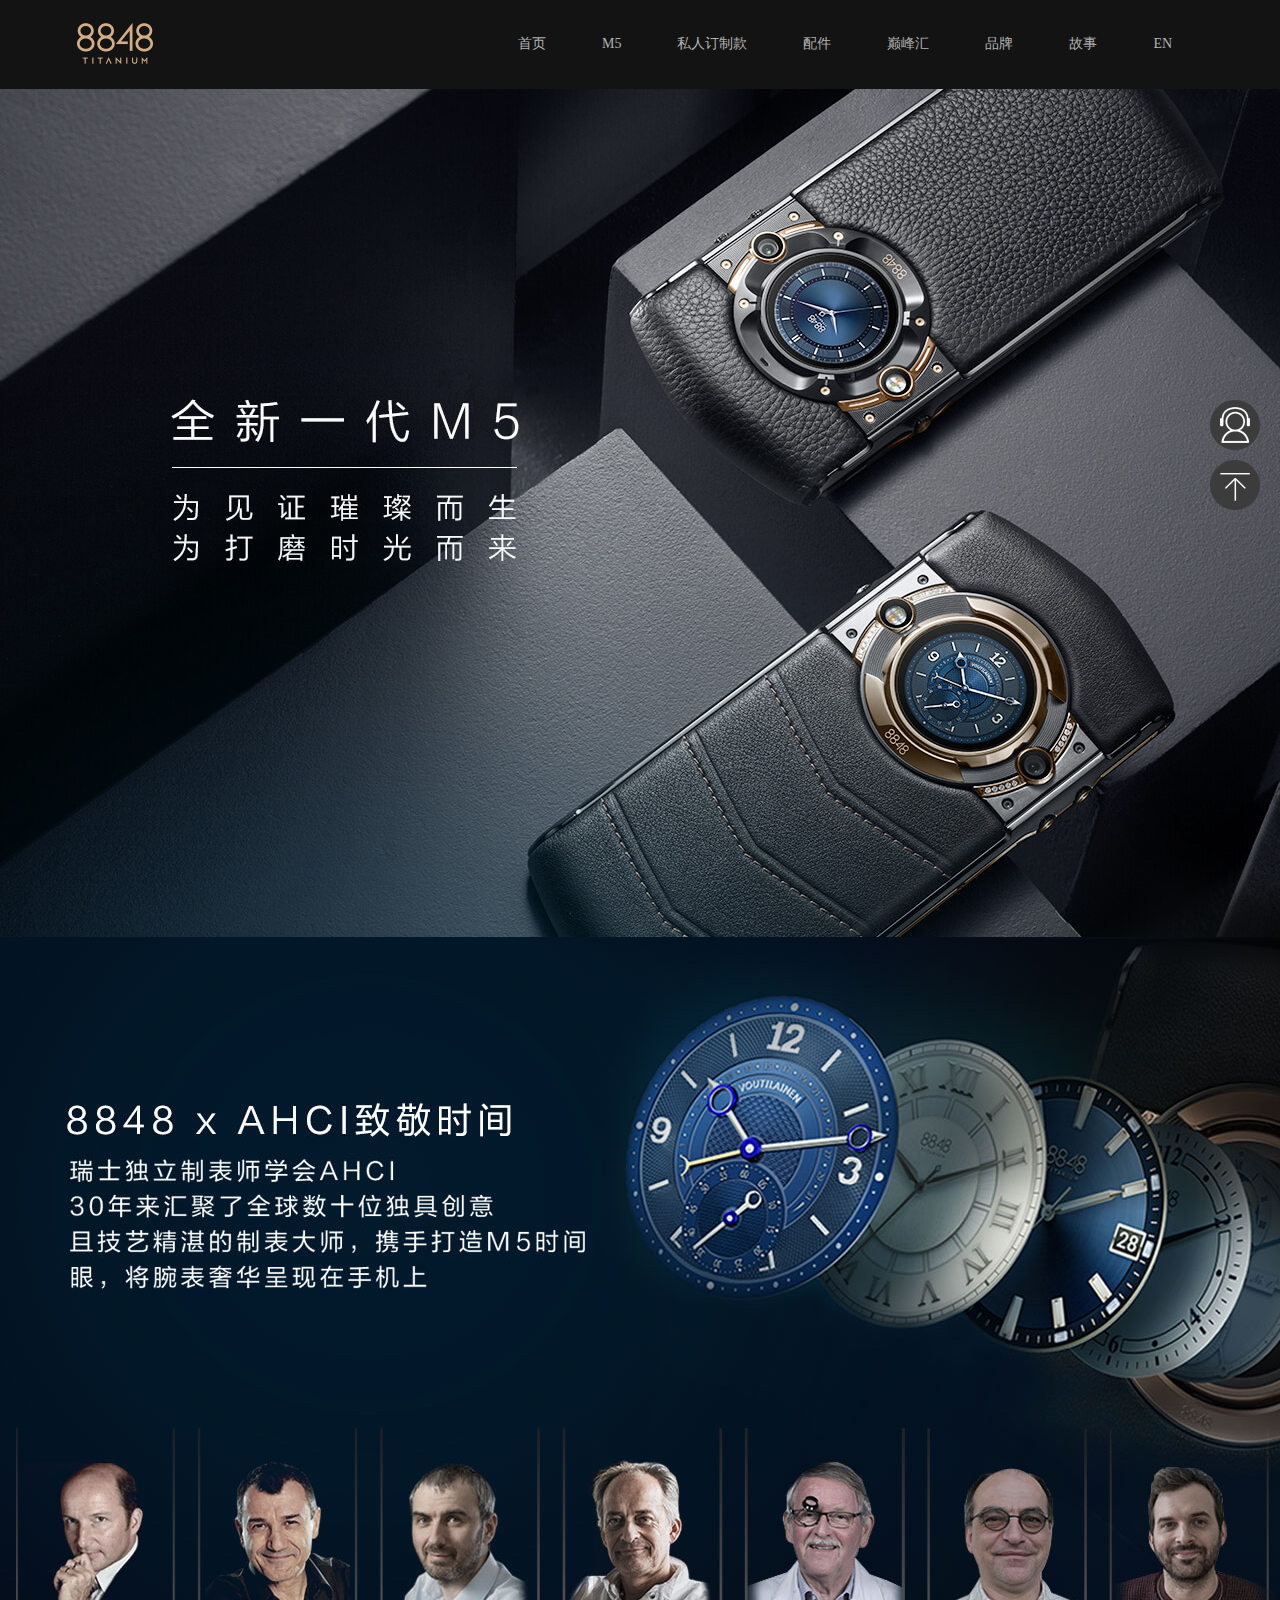
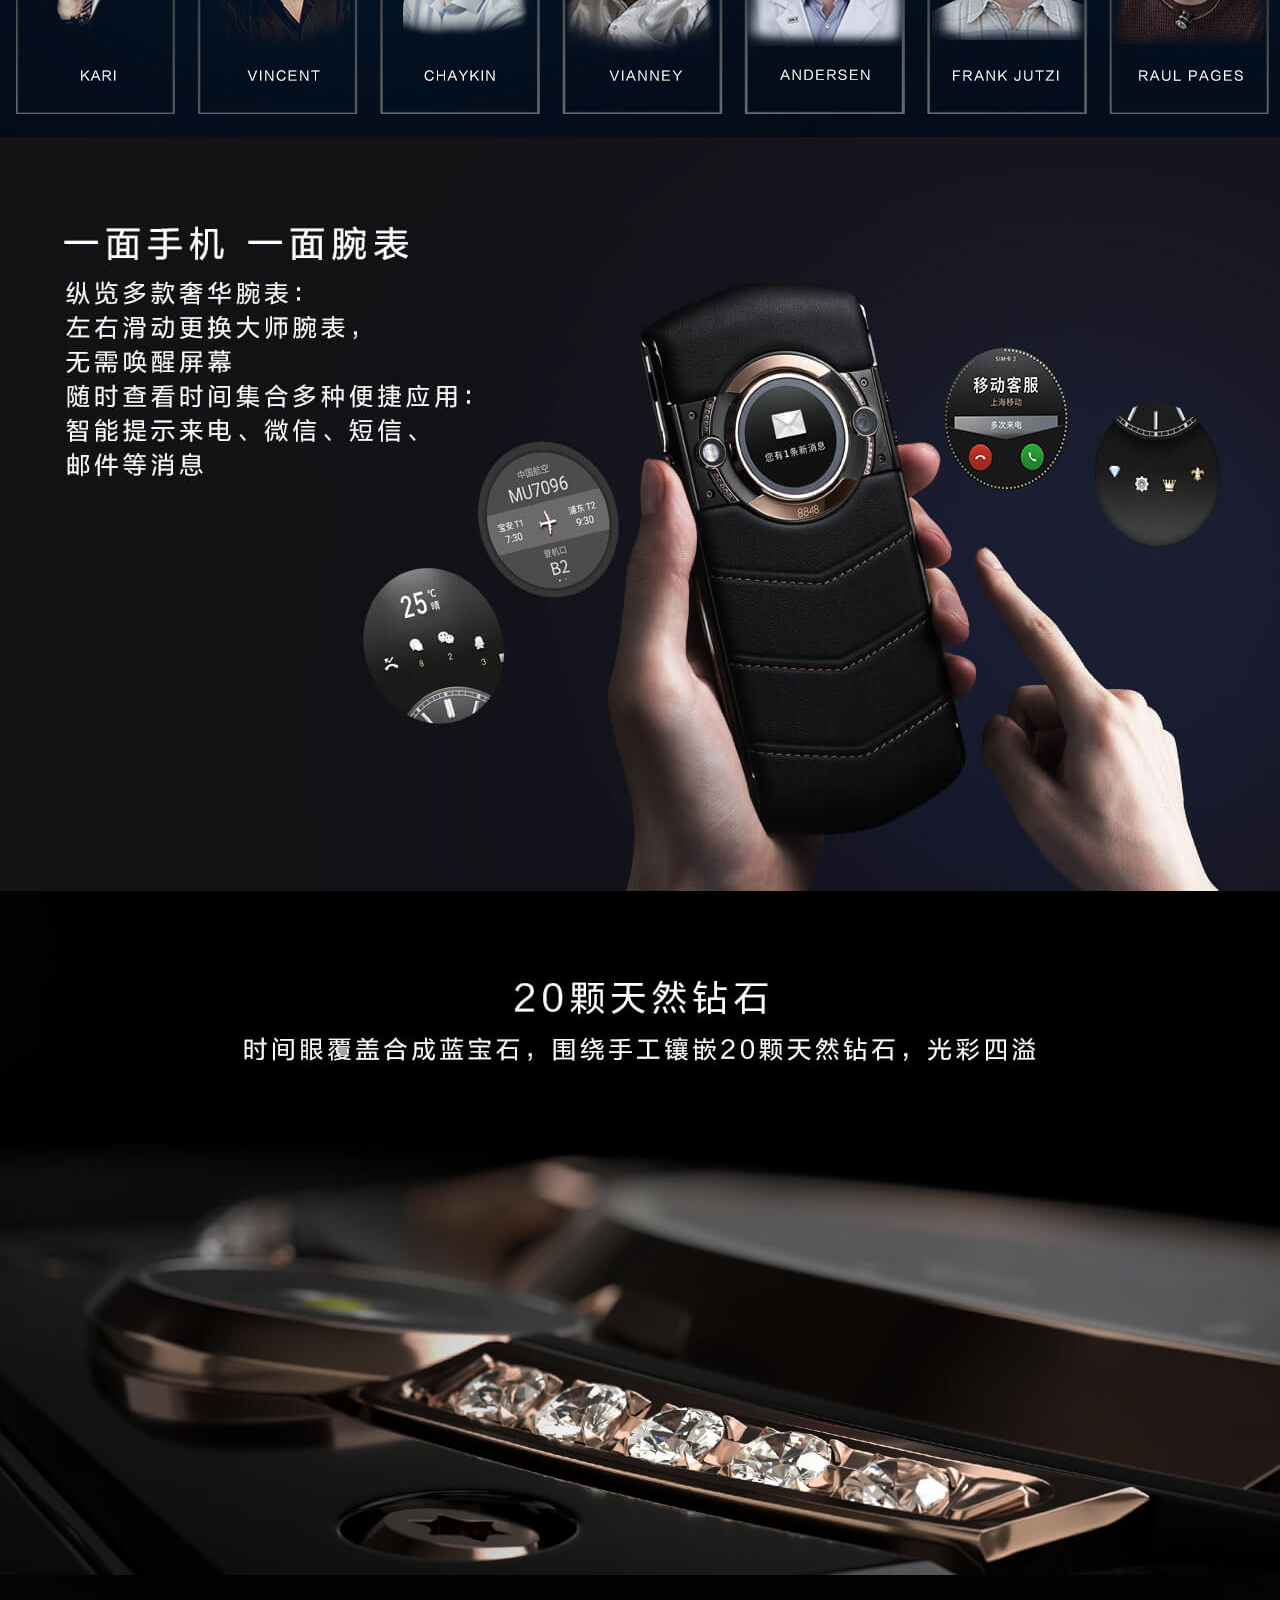
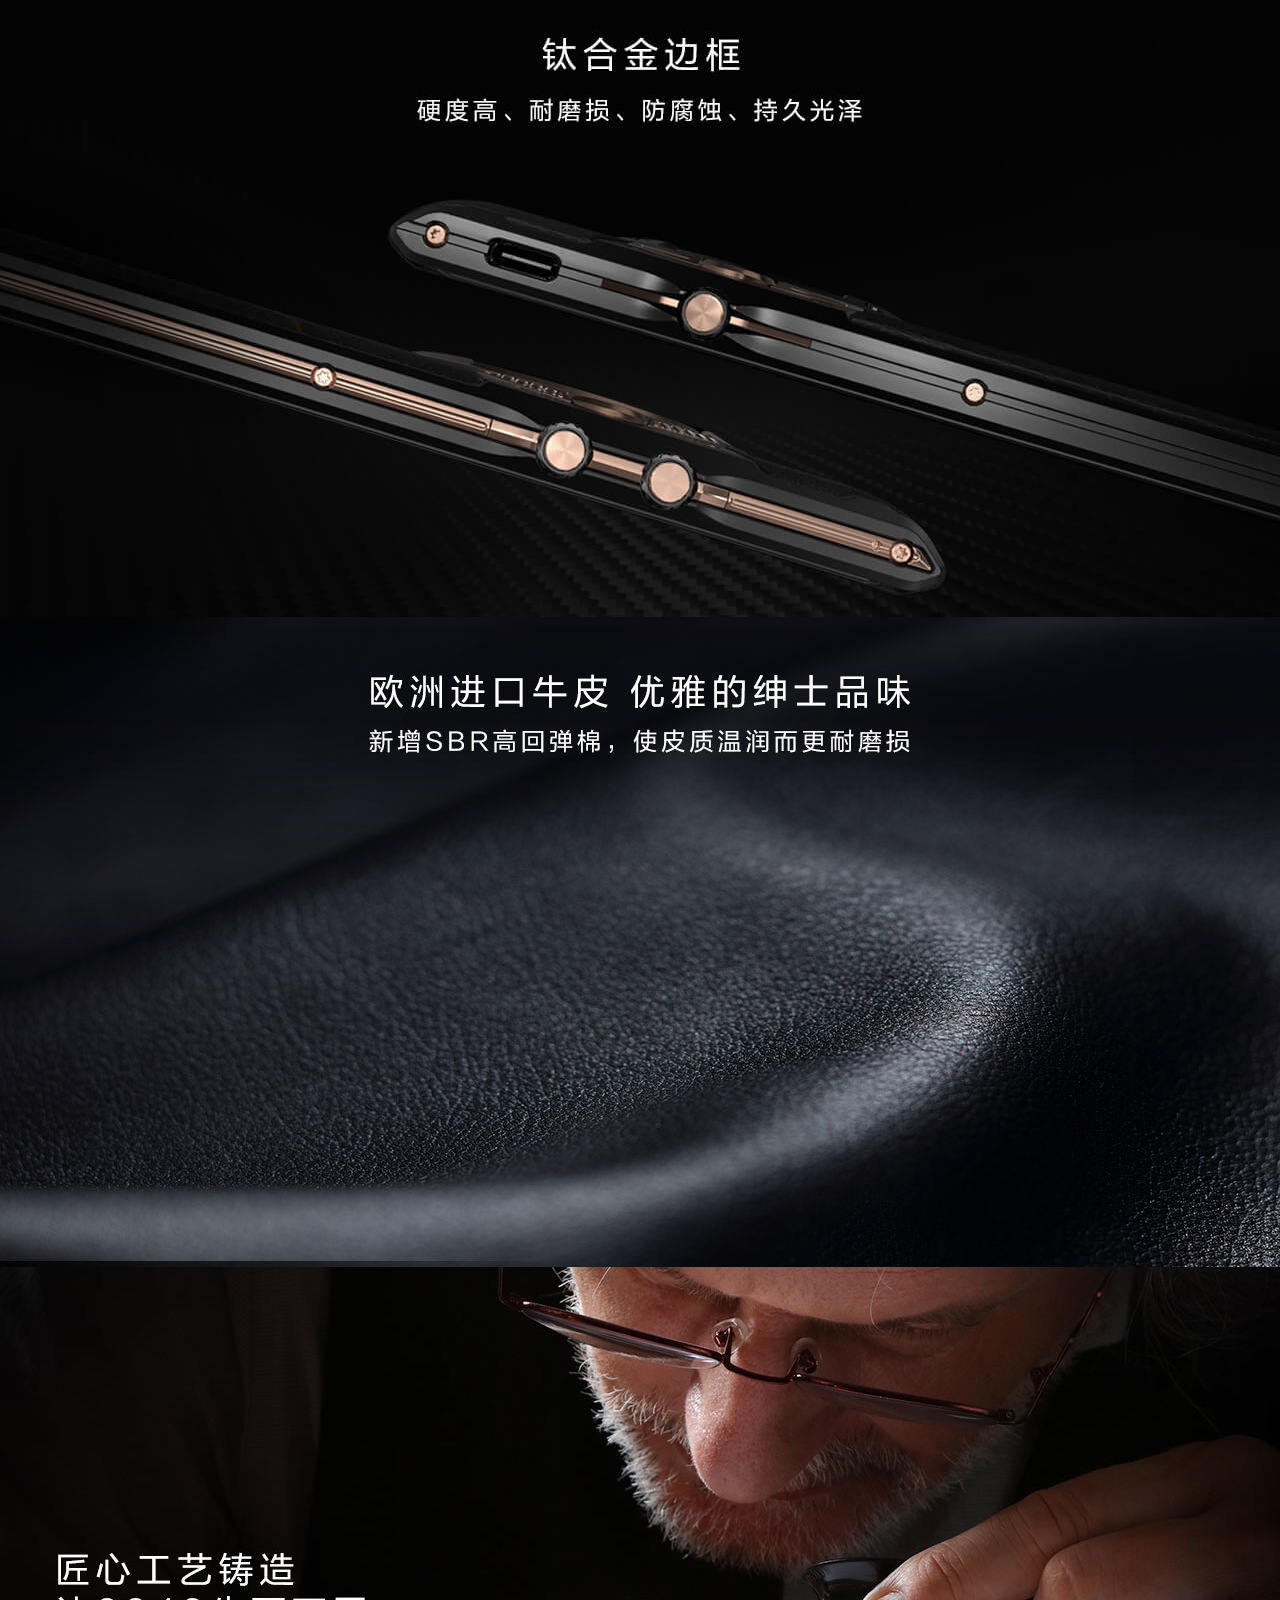
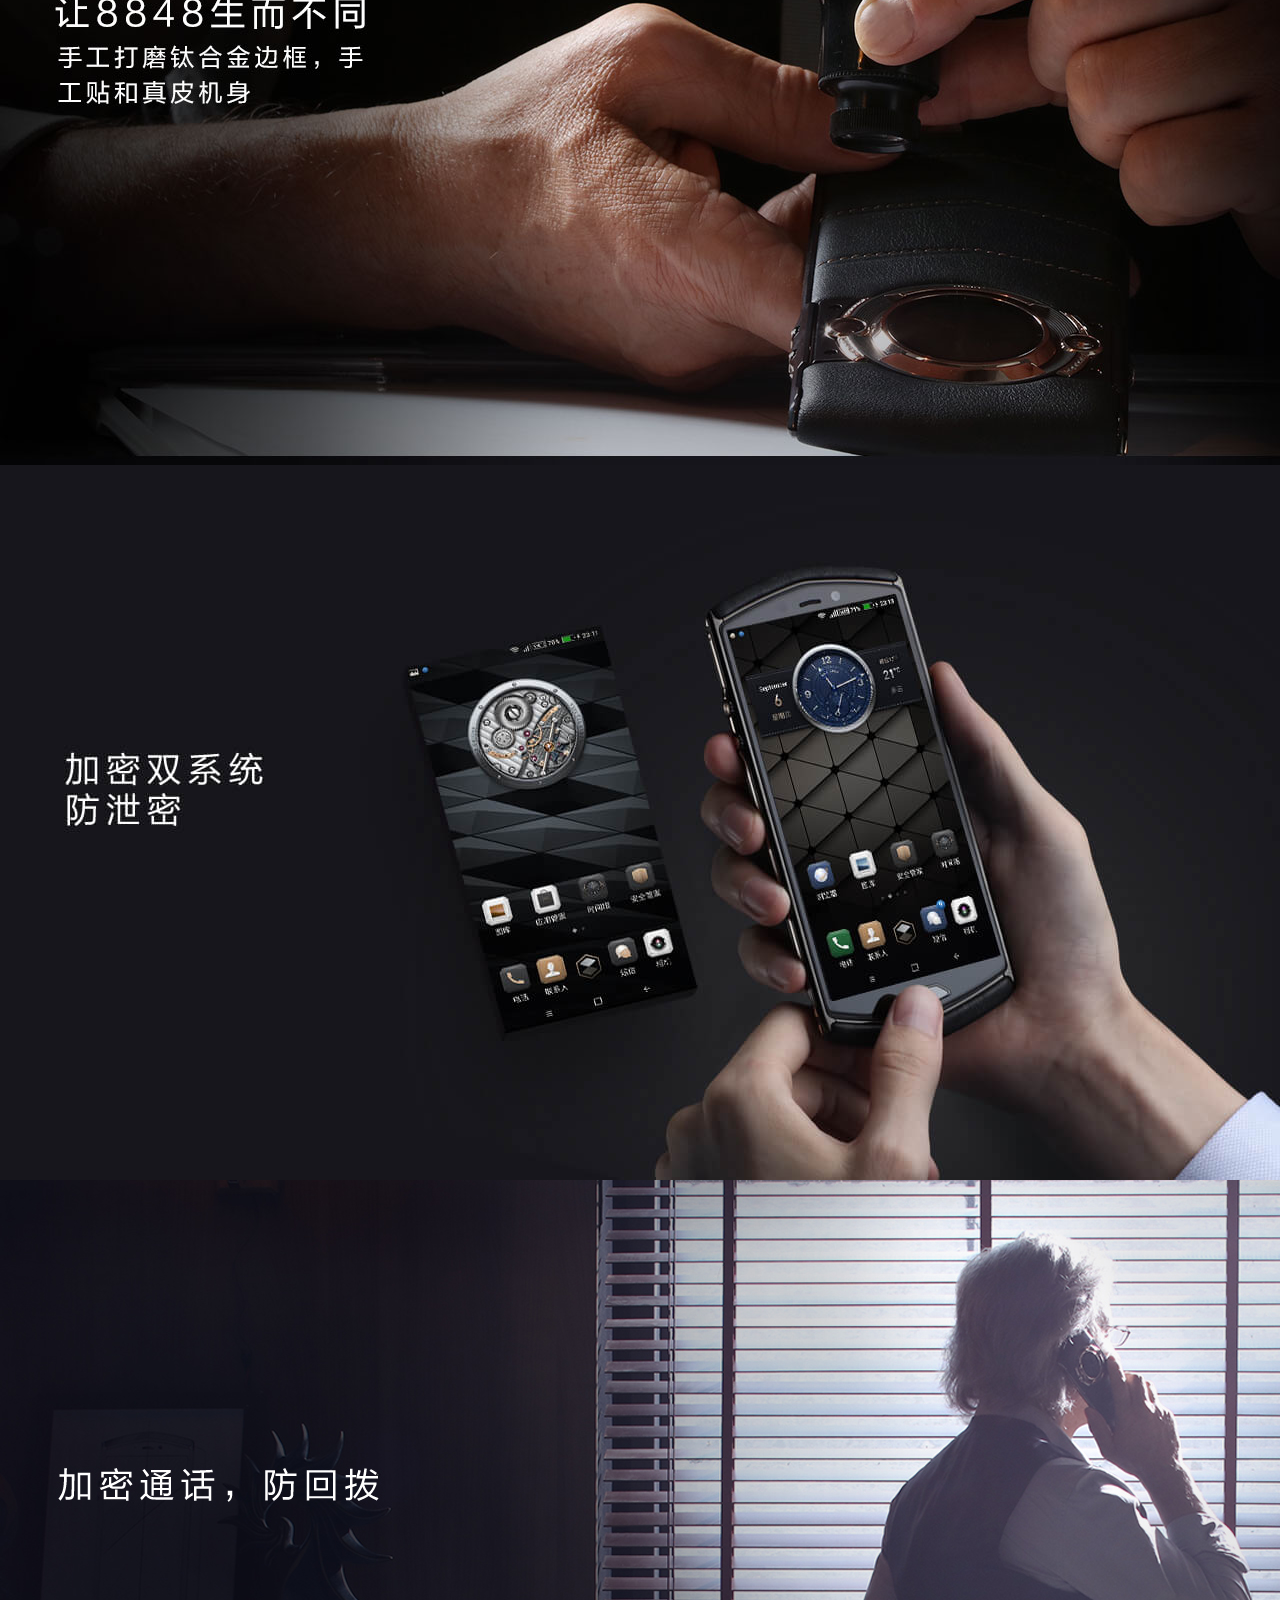
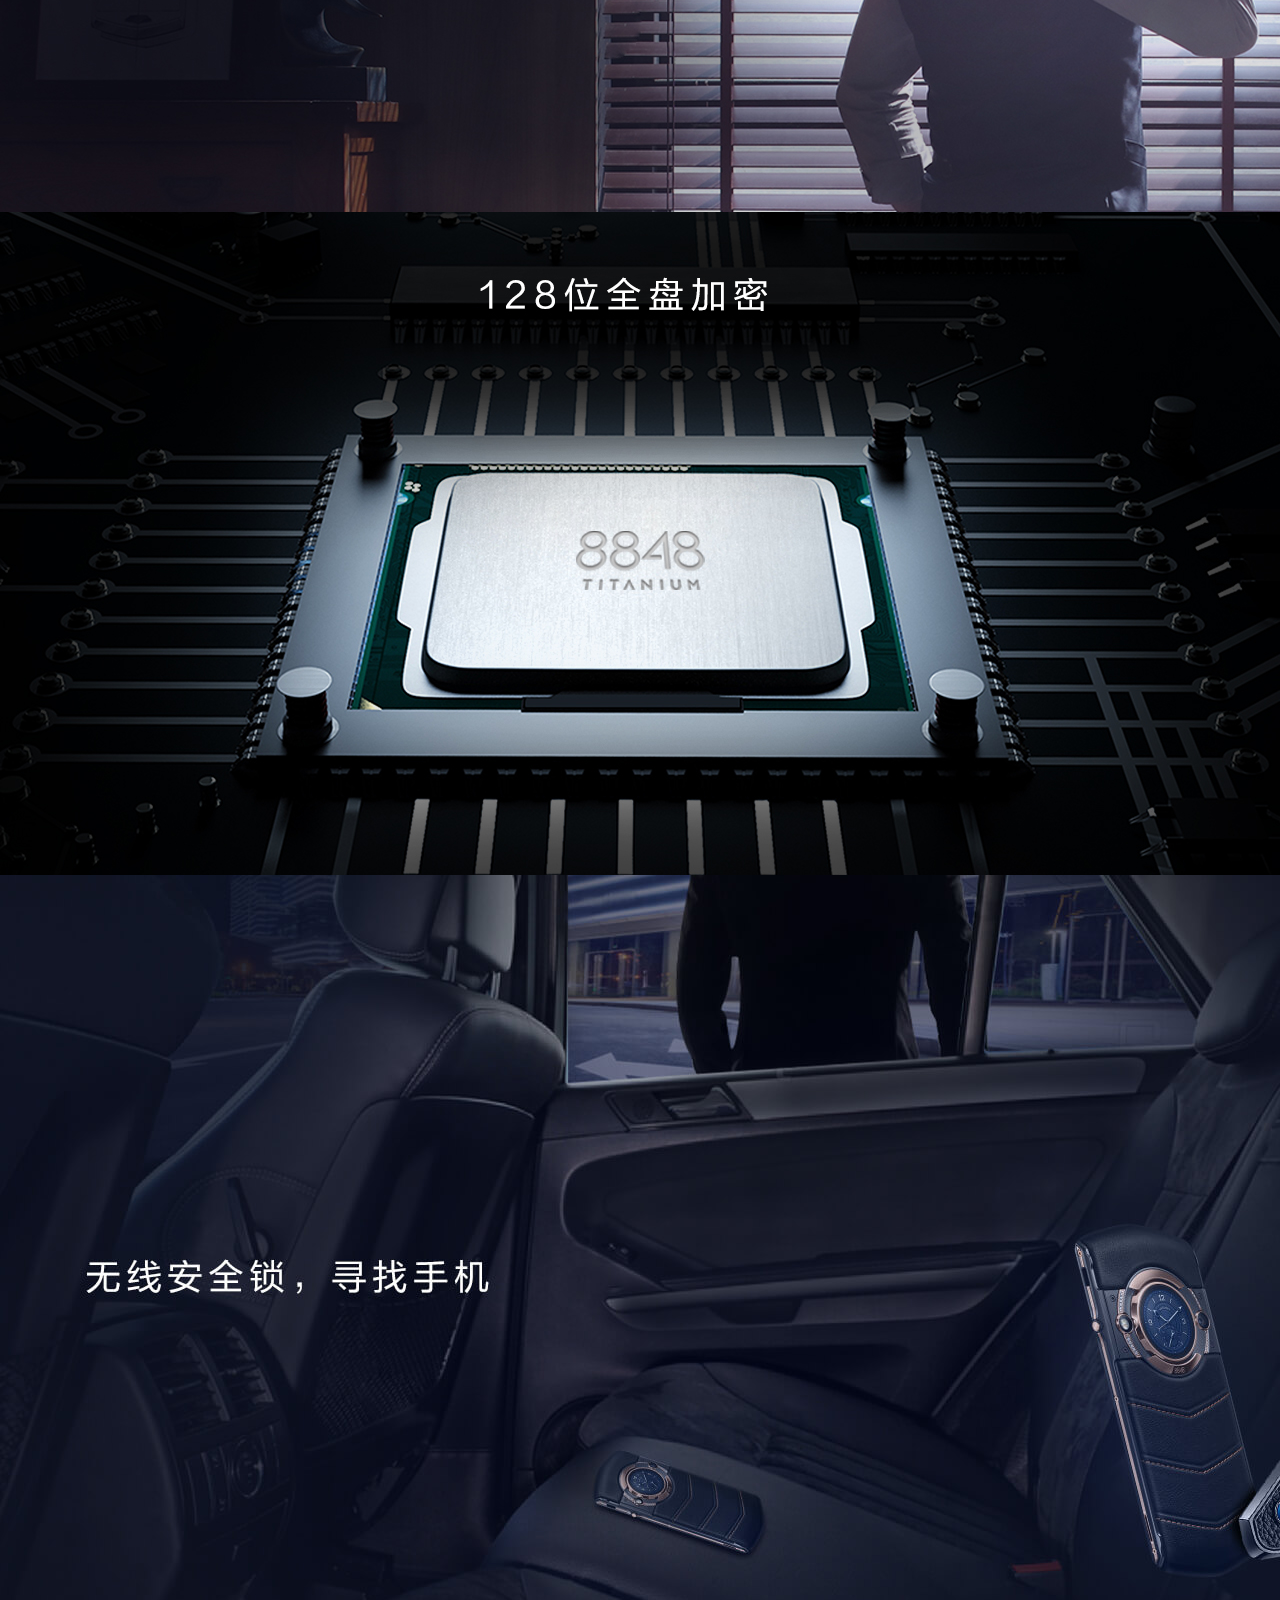
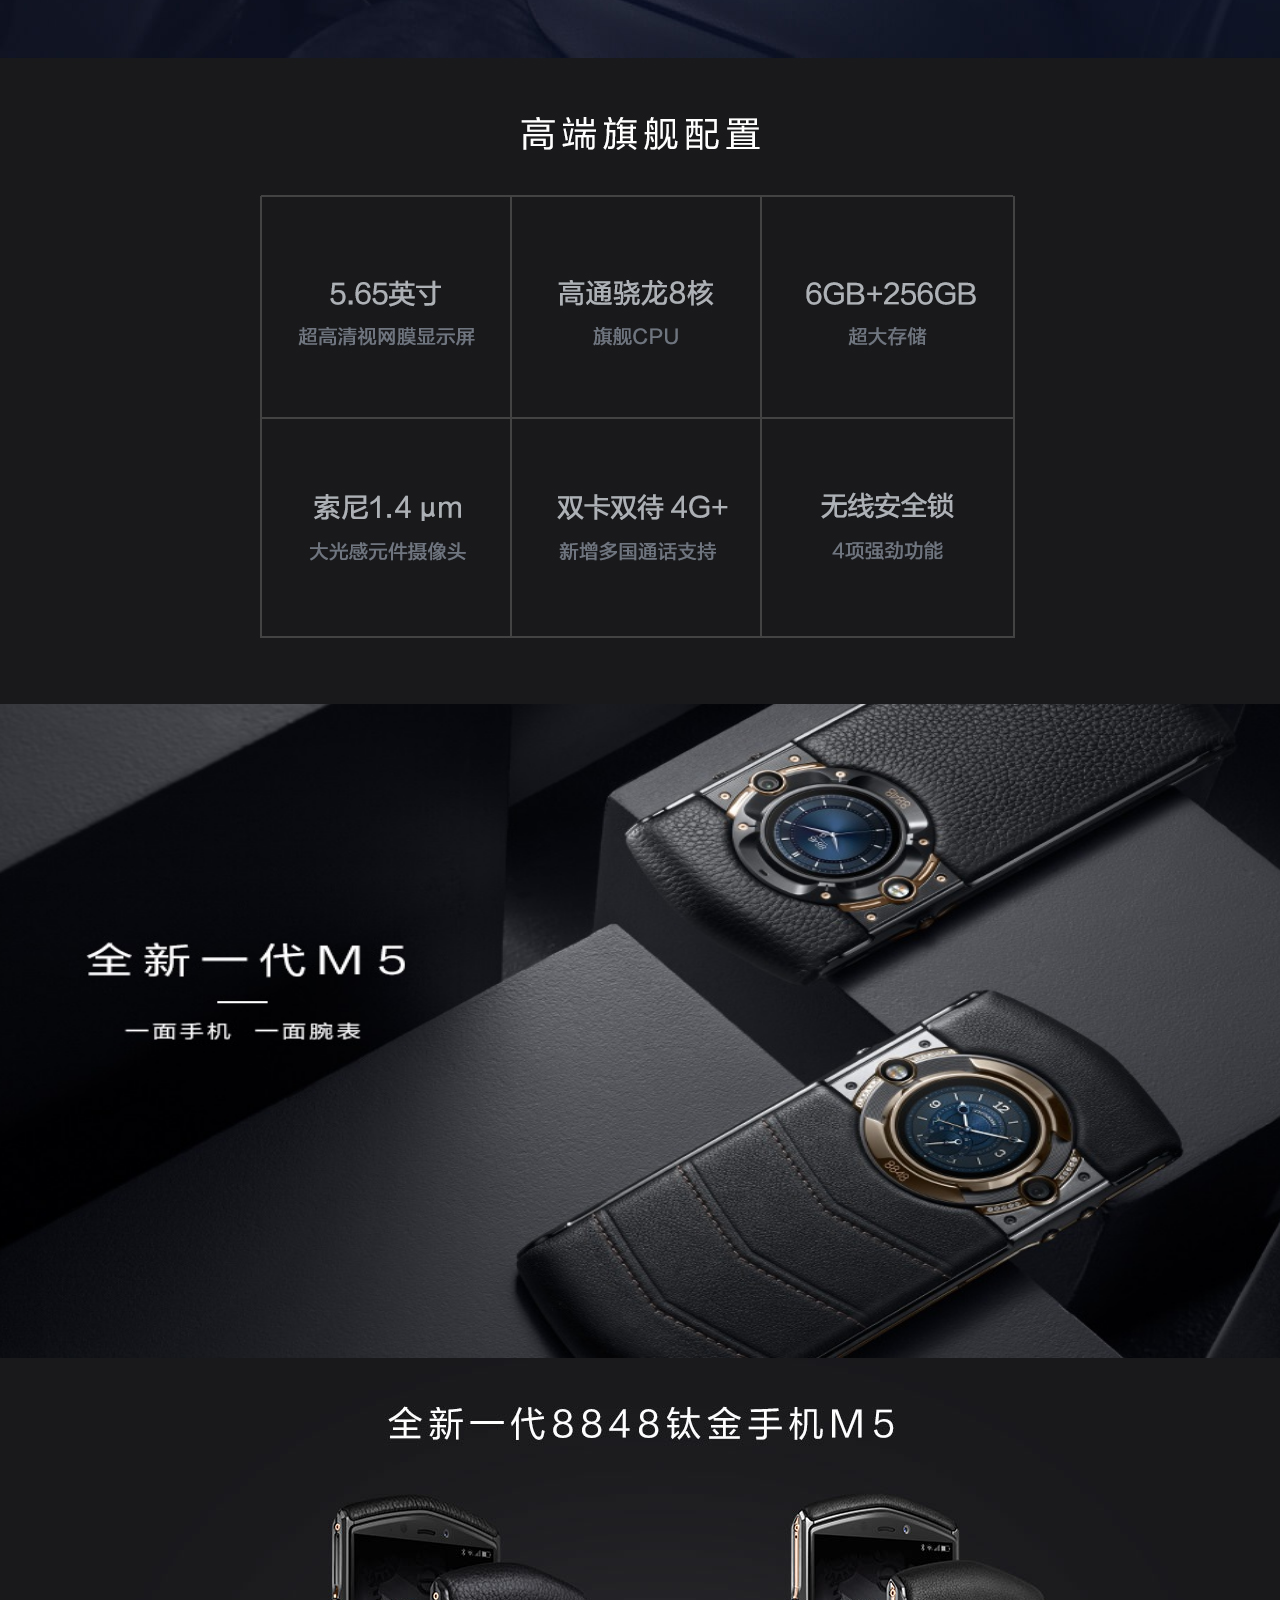
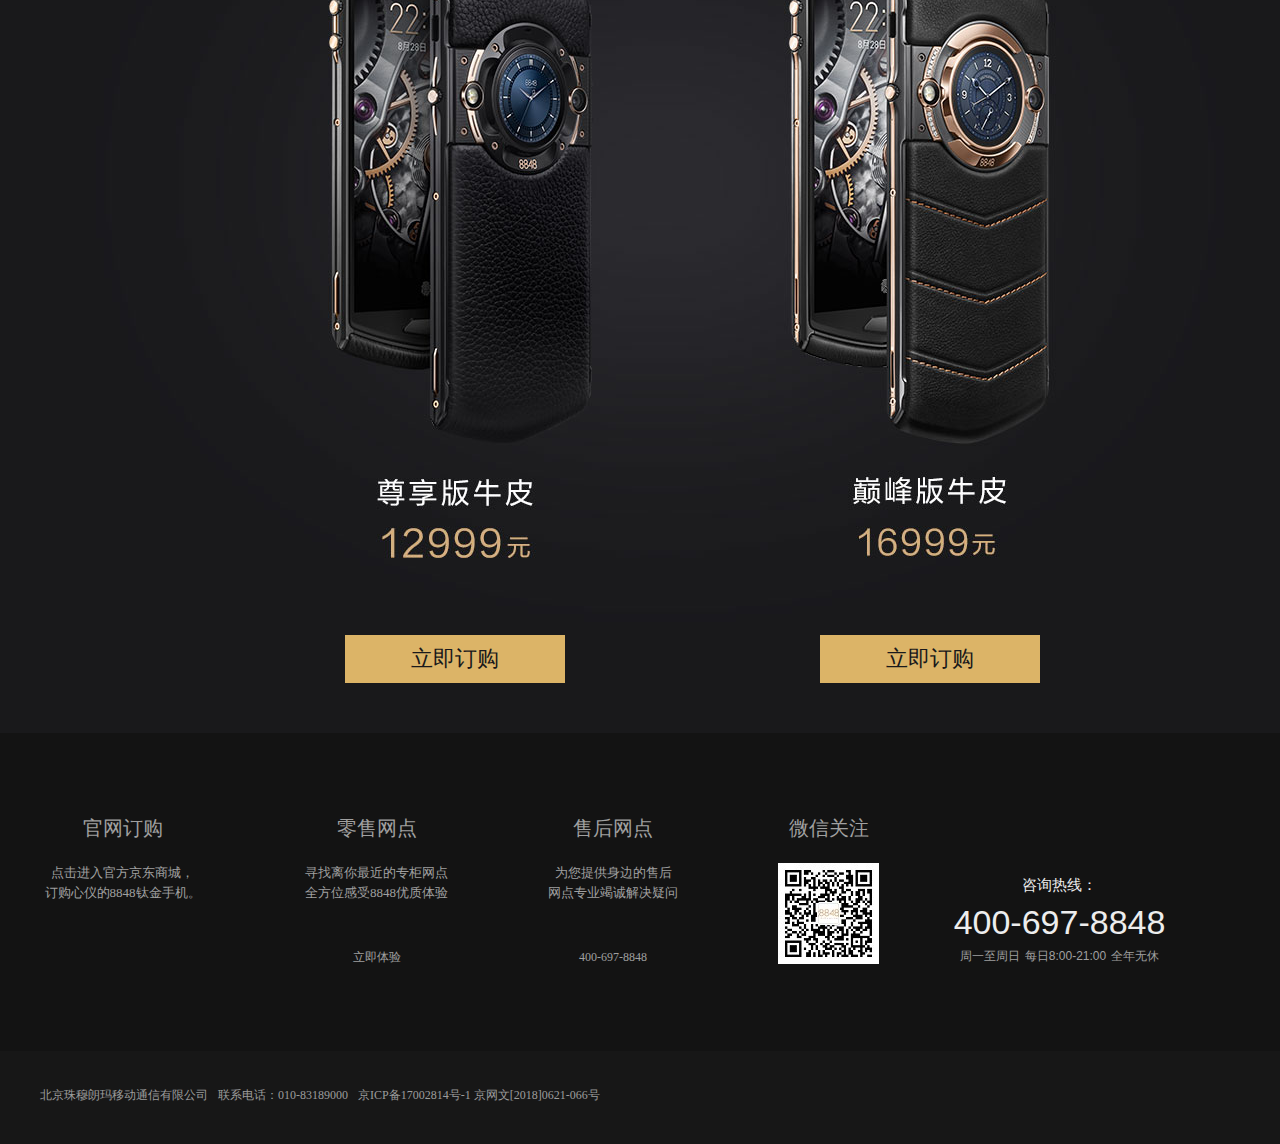
==== 8848phone/M5.html @ e0d73edc "Add files via upload" ====
<!DOCTYPE html>
<html>

	<head>
		<meta charset="utf-8" />
		<title>8848钛金手机</title>
		<link rel="shortcut icon" href="img/favicon.jpg" />
		<link rel="stylesheet" type="text/css" href="css/styleSheet.css" />
		<link rel="stylesheet" type="text/css" href="css/M5.css"/>
	</head>
	<script src="js/jquery-2.1.0.js" type="text/javascript" charset="utf-8"></script>
	<script src="js/javascript.js" type="text/javascript" charset="utf-8"></script>

	<body>
		<!--导航栏-->
		<div class="M-header">
			<div class="row clearfix">
				<!--Logo-->
				<a href="#" class="logo left"></a>
				<!--导航栏右侧-->
				<div class="nav left">
					<ul class="clearfix">
						<li>
							<a href="index.html">首页</a>
						</li>
						<li>
							<a href="#">M5</a>
						</li>
						<li>
							<a href="#">私人订制款</a>
						</li>
						<li>
							<a href="#">配件</a>
						</li>
						<li>
							<a href="#">巅峰汇</a>
						</li>
						<li>
							<a href="#">品牌</a>
						</li>
						<li>
							<a href="#">故事</a>
						</li>
						<li>
							<a href="#">EN</a>
						</li>
					</ul>
				</div>
			</div>
		</div>
		<div class="M5">
			<div class="p1"></div>
			<div class="p2"></div>
			<div class="p3"></div>
			<div class="p4"></div>
			<div class="p5"></div>
			<div class="p6"></div>
			<div class="p7"></div>
			<div class="p8"></div>
			<div class="p9"></div>
			<div class="p10"></div>
			<div class="p11"></div>
			<div class="p12"></div>
			<div class="p13">
				<div class="pic-wrapper" node-type="pic-container">
					<ul class="clearfix">
						<li class="picbox active"><img src="img/m5.jpg" width="1680" height="654" /></li>
						<li class="picbox"><img src="img/2.jpg" width="1680" height="654" /></li>
						<li class="picbox"><img src="img/3.jpg" width="1680" height="654" /></li>
						<li class="picbox"><img src="img/4.jpg" width="1680" height="654" /></li>
						<li class="picbox"><img src="img/5.jpg" width="1680" height="654" /></li>
						<li class="picbox"><img src="img/6.jpg" width="1680" height="654" /></li>
					</ul>
					
					<div node-type="pic-clear">
						<a href="javascript:;" class="prev"></a>
						<a href="javascript:;" class="next"></a>
					</div>
				</div>
				<div class="pic-nav" node-type="pic-nav">
					<a href="javascript:void(0);" class="active"></a>
					<a href="javascript:void(0);"></a>
					<a href="javascript:void(0);"></a>
					<a href="javascript:void(0);"></a>
					<a href="javascript:void(0);"></a>
					<a href="javascript:void(0);"></a>
				</div>
			</div>
			<div class="p14">
				<div class="content">
					<a href="https://item.jd.com/31287664019.html" target="_blank" class="buy-btn supreme">立即订购</a>
					<a href="https://item.jd.com/31460778982.html" target="_blank" class="buy-btn peak">立即订购</a>
				</div>
			</div>
		</div>

		<div class="M-footer">
			<div class="foot-nav">
				<div class="row clearfix">
					<ul class="clearfix left">
						<li class="first-child">
							<a href="https://mall.jd.com/index-158027.html" target="_blank" >
								<div class="title">官网订购</div>
								<div class="content">
									<div class="description">点击进入官方京东商城，<br />订购心仪的8848钛金手机。</div>
								</div>
							</a>
						</li>
						<li>
							<a href="/m3/shop">
								<div class="title">零售网点</div>
								<div class="description">寻找离你最近的专柜网点<br />全方位感受8848优质体验</div>
								<div class="btn inline-block">立即体验</div>
							</a>
						</li>
						<li>
							<a href="/m3/outlets">
								<div class="title">售后网点</div>
								<div class="description">为您提供身边的售后<br />网点专业竭诚解决疑问</div>
								<div class="btn inline-block">400-697-8848</div>
							</a>
						</li>
						<!--<li>
					<a href="javascript:void(0);" class="join">
						<div class="title">区域招商</div>
						<div class="description">现诚招全国商场及通讯<br />合作伙伴，开启8848财富之旅</div>
						<div class="btn inline-block">400-168-8848</div>
					</a>
				</li>-->
						<li style="margin-right:0;">
							<a href="javascript:void(0);">
								<div class="title">微信关注</div>
								<div class="description"><img src="img/qrcode.jpg" /></div>
							</a>
						</li>
					</ul>
					<div class="hotline right">
						<label>咨询热线：</label>400-697-8848
						<p>周一至周日<span>每日8:00-21:00</span>全年无休</p>
					</div>
				</div>
			</div>
			<div class="copyright">
				<div class="row clearfix">
					<div class="left">北京珠穆朗玛移动通信有限公司<span>联系电话：010-83189000</span>京ICP备17002814号-1 京网文[2018]0621-066号</div>
				</div>
			</div>
		</div>
		<!-- Footer End -->
		<div class="tools-bar clearfix">
			<div class="nav">
				<a href="javascript:void(0);" class="customer"></a>
				<a href="javascript:void(0);" class="gotop"></a>
			</div>
			<div class="nav-content">
				<div class="customer-qrcode"><img src="img/customer_qrcode.png" /></div>
			</div>
		</div>

	</body>

</html>
---- 8848phone/css/styleSheet.css ----
html, body, div, span, applet, object, iframe,
	h1, h2, h3, h4, h5, h6, p, blockquote, pre,
	a, abbr, acronym, address, big, cite, code,
	del, dfn, em, img, ins, kbd, q, s, samp,
	small, strike, strong, tt, var,
	b, u, i, center,dl, dt, dd, ol, ul, li,
	fieldset, form, label, legend,
	table, caption, tbody, tfoot, thead, tr, th, td,
	article, aside, canvas, details, embed, 
	figure, figcaption, footer, header, hgroup, 
	menu, nav, output, ruby, section, summary,
	time, mark, audio, video 
	{
		margin: 0 auto;
		padding: 0;
		border: 0;
		font-size: 100%;
		font: inherit;
		vertical-align: baseline;
		text-decoration: none;
	}
	body {
	    background: #000000;
	    position: relative;
	    width: 100%;
	    height: 100%;
	    min-width: 1200px;
	    font-family: 'Microsoft Yahei';
	    font-size: 12px;
	    line-height: 1.5em;
	    color: #333333;
	}
	.all{
		width: 100%;
		height: 100%;
	}
	.M-header{
		background-color: #131313;
		position: relative;
		width: 100%;
		height: 89px;
		z-index: 200;
		text-align:center;
	}
	.M-header .logo{
		background: url(../img/logo.png) no-repeat;
	    width: 150px;
	    height: 89px;
	    text-indent: -9999em;
	    outline: 0;
	    display: block;
	}
	.M-header .nav ul li a {
	    padding: 0 8px;
	    height: 52px;
	    border-bottom: 2px #131313 solid;
	    text-align: center;
	    font-size: 14px;
	    color: #B2B2B2;
	    display: block;
	    float: right;
    }
    .clearfix{
		display: inline-table;
    }
    .left{
    	float: left;
    }
    .row {
    	width: 1200px;
	    position: relative;
	}
    ul {
    	display: none;
    	list-style: none;
    }
	
	.M-header .nav ul li {
	    padding-top: 35px;
	    height: 54px;
	    margin: 0 20px;
	    float: left;
	}
	.M-header .nav {
	    margin-left: 300px;
	}
	.M-home {
	    margin-bottom: 100px;
	}
	.container, .row {
	    position: relative;
	    margin: 0 auto;
	    width: 1200px;
	}
	.video-module {
	    width: 100%;
	    height: 674px;
	}
	.video-module .video-body .pic-wrapper {
	    position: relative;
	    width: 100%;
	    height: 612px;
	}
	.video-module .video-body .pic-wrapper .picbox {
	    position: absolute;
	    width: 100%;
	    height: 612px;
	    left: 0;
	    top: 0;
	    overflow: hidden;
	    display: block;
    }
    .video-module .video-body .pic-wrapper .picbox .video {
	    position: absolute;
	    width: 1200px;
	    height: 675px;
	    top: -32px;
	    left: 0;
    }
    .video-module .video-body .pic-wrapper .picbox .text {
	    position: absolute;
	    width: 1200px;
	    height: 612px;
	    left: 0;
	    top: 0;
	    z-index: 100;
	}
	img {
	    max-width: 100%;
	}
	.video-module .video-body .pic-wrapper .picbox .text .btn {
	    position: absolute;
	    width: 100%;
	    height: 37px;
	    top: 430px;
	    left: 0;
	    text-align: center;
	}
	.video-module .video-body .pic-wrapper .picbox .text .btn a {
	    min-width: 160px;
	    font-family: 宋体;
	    font-size: 14px;
	    color: rgb(255, 255, 255);
	    line-height: 35px;
	    margin: 0px 5px;
	    padding: 0px 10px;
	    border-width: 1px;
	    border-style: solid;
	    border-color: rgb(255, 255, 255);
	    border-image: initial;
	}
	.video-module .video-body .pic-wrapper .picbox .text .btn a {
	    min-width: 160px;
	    font-family: 宋体;
	    font-size: 14px;
	    color: rgb(255, 255, 255);
	    line-height: 35px;
	    margin: 0px 5px;
	    padding: 0px 10px;
	    border-width: 1px;
	    border-style: solid;
	    border-color: rgb(255, 255, 255);
	    border-image: initial;
	}
	.inline-block {
	    display: inline-block;
	    display: inline;
	    zoom: 1;
	}
	.ellipsis {
		text-overflow: ellipsis; 
		overflow: hidden; 
		white-space: nowrap;
	}	
	.M-home {
		margin-bottom: 100px;
	}
	.video-module {
		width: 100%;
		height: 674px;
	}
	.video-module .video-body .pic-wrapper {
		position: relative;
		width: 100%;
		height: 612px;
	}
	.video-module .video-body .pic-wrapper .picbox {
		position: absolute;
		width: 100%;
		height: 612px;
		left: 0;
		top: 0;
		overflow: hidden;
		display: none;
	}
	.video-module .video-body .pic-wrapper .picbox .video {
		position: absolute;
		width: 1200px;
		height: 675px;
		top: -32px;
		left: 0;
	}
	.video-module .video-body .pic-wrapper .picbox.active {
		display: block;
	}
	.video-module .video-body .pic-wrapper .picbox .text {
		position: absolute;
		width: 1200px;
		height: 612px;
		left: 0;
		top: 0;
		z-index: 100;
	}
	.video-module .video-body .pic-wrapper .picbox .text .btn {
		position: absolute;
		width: 100%;
		height: 37px;
		top: 430px;
		left: 0;
		text-align: center;
	}
	.video-module .video-body .pic-wrapper .picbox .text .btn a {
		margin: 0 5px;
		padding: 0 10px;
		min-width: 160px;
		font-family: '宋体';
		font-size: 14px;
		color: #FFFFFF;
		line-height: 35px;
		border: 1px #FFFFFF solid;
		display: inline-block
	}
	.video-module .video-body .pic-wrapper .picbox .text .btn a:hover {
		background-color: rgba(0,0,0,0.5);
		background-color: #000000\9;
		border: 1px transparent solid;
	}
	.video-module .video-nav {
		background-color: #131313;
		width: 100%;
		height: 62px;
	}
	.video-module .video-nav ul {
		margin: 0 auto;
		width: 1199px;
		border-right: 1px #B2B2B2 dotted;
	}
	.video-module .video-nav ul li {
		width: 196px;
		height: 62px;
		border-left: 1px #B2B2B2 dotted;
		text-align: center;
		color: #B2B2B2;
		float: left;
		cursor: pointer;
	}
	.video-module .video-nav ul li .en-text {
		font-size: 14px;
		line-height: 62px;
	}
	.video-module .video-nav ul li .cn {
		padding-top: 14px;
		font-size: 16px;
		line-height: 24px;
	}
	.video-module .video-nav ul li .en {
		font-size: 10px;
	}
	.video-module .video-nav ul li.active {
		background-color: #959494;
		color: #000000;
	}
	.feature-content ul {
		margin: 60px 90px;
		width: 1020px;
	}
	.feature-content ul li {
		position: relative;
		margin: 0 10px;
		width: 320px;
		height: 206px;
		float: left;
	}
	.feature-content ul li a {
		color: #B2B2B2;
		display: block;
	}
	.feature-content ul li .icon,
	.feature-content ul li .icon img {
		width: 320px;
		height: 206px;
	}
	.feature-content ul li a:hover {
		color: #FFFFFF;
	}
	.feature-content ul li a:hover .gray {
		display: none;
	}
	.feature-content ul li .gray {
		background-color: #000000;
		position: absolute;
		width: 320px;
		height: 206px;
		left: 0;
		top: 0;
		opacity: 0.5;
		filter: alpha(opacity=50);
	}
	.feature-content ul li .content {
		position: absolute;
		padding-top: 85px;
		width: 320px;
		height: 30px;
		left: 0;
		top: 0;
		text-align: center;
		overflow: hidden;
	}
	.feature-content ul li .content h2 {
		font-size: 18px;
		line-height: 30px;
	}
	.feature-content ul li .content p {
		font-size: 14px;
	}
	.feature-content ul li .content .line {
		background-color: #FFFFFF;
		margin: 20px auto;
		width: 30px;
		height: 1px;
	}
	.M-footer .foot-nav {
		background-color: #131313;
		position: relative;
		padding: 80px 0;
		text-align: center;
	}
	.M-footer .foot-nav ul li {
		margin-right: 100px;
		float: left;
	}
	.M-footer .foot-nav ul li.first-child {
		width: 165px;
	}
	.M-footer .foot-nav ul li a {
		color: #A0A0A0;
		text-align: center;
		display: block;
	}
	.M-footer .foot-nav ul li .title {
		font-size: 20px;
		line-height: 1.5em;
	}
	.M-footer.en .foot-nav ul li .title {
		font-size: 16px;
		height: 60px;
	}
	.M-footer .foot-nav ul li .description {
		margin-top: 20px;
		font-size: 13px;
		line-height: 20px;
	}
	.M-footer.en .foot-nav ul li .description {
		margin-top: 10px;
		height: 100px;
	}
	.M-footer .foot-nav ul li .btn {
		display: block;
		margin: 40px auto 0;
		padding: 5px 20px;
	}
	.M-footer.en .foot-nav ul li .btn {
		margin: 20px auto 0;
	}
	.M-footer .foot-nav ul li a:hover {
		color: #FFFFFF;
	}
	.M-footer .foot-nav ul li a:hover .btn {
		background-color: #FFFFFF;
		color: #000000;
	}
	.M-footer .foot-nav ul li a.join {
		cursor: auto;
	}
	.M-footer .foot-nav ul li a.join:hover {
		color: #A0A0A0;
	}
	.M-footer .foot-nav ul li a.join:hover .btn {
		background: none;
		color: #A0A0A0;
	}
	.M-footer.en .foot-nav ul li {
		margin-right: 50px;
	}
	.M-footer .foot-nav .hotline {
		font-family: 'Arial';
		margin-top: 60px;
		font-size: 34px;
		line-height: 50px;
		color: #EDEDED;
	}
	.M-footer .foot-nav .hotline label {
		font-size: 15px;
		color: #EDEDED;
		line-height: 24px;
		display: block;
	}
	.M-footer .foot-nav .hotline p {
		font-size: 12px;
		color: #A0A0A0;
		line-height: 18px;
	}
	.M-footer .foot-nav .hotline p span {
		padding: 0 5px;
	}
	.M-footer.en .foot-nav .hotline {
		position: absolute;
		margin-top: 0;
		right: 50px;
		top: 190px;
		font-size: 24px;
		line-height: 30px;
		color: #EDEDED;
	}
	.M-footer.en .foot-nav .hotline label {
		font-size: 12px;
		color: #A0A0A0;
		line-height: 18px;
		text-align: right;
	}
	.M-footer.en .foot-nav .hotline p {
		margin-top: 5px;
		font-size: 12px;
		color: #A0A0A0;
		line-height: 18px;
		text-align: right;
	}
	.M-footer .copyright {
		background-color: #171717;
		padding: 35px 0;
		text-align: center;
		color: #9C9C9C;
	}
	.M-footer .copyright span {
		padding: 0 10px;
	}
	
	/**
	 * Tools
	 */
	.tools-bar {
		position: fixed;
		height: 120px;
		top: 50%;
		margin-top: -60px;
		right: 20px;
		z-index: 9999;
	}
	.tools-bar .nav {
		width: 50px;
	}
	.tools-bar .nav a {
		background: url("tools_icon.png") no-repeat;
		margin-top: 10px;
		width: 50px;
		height: 50px;
		display: block;
	}
	.tools-bar .nav a.customer:hover {
		background-position: 0 0;
	}
	.tools-bar .nav a.customer {
		background-position: -50px 0;
	}
	.tools-bar .nav a.gotop:hover {
		background-position: 0 -60px;
	}
	.tools-bar .nav a.gotop {
		background-position: -50px -60px;
	}
	.tools-bar .nav-content {
		position: absolute;
		width: 168px;
		height: 236px;
		right: 50px;
		top: -35px;
		display: none;
	}
	.tools-bar .nav-content .customer-qrcode {
		width: 161px;
		height: 236px;
	}
---- 8848phone/css/M5.css ----
.M5 .p1 {
	background:url(../img/0011.jpg)  top center no-repeat;
	width: 100%;
	height: 848px;
}
.M5 .p2 {
	background: url(../img/24.jpg) top center no-repeat;
	width: 100%;
	height: 800px;
}
.M5 .p3 {
	background: url(../img/33.jpg) top center no-repeat;
	width: 100%;
	height: 754px;
}
.M5 .p4 {
	background: url(../img/41.jpg) top center no-repeat;
	width: 100%;
	height: 684px;
}
.M5 .p5 {
	background: url(../img/51.jpg) top center no-repeat;
	width: 100%;
	height: 642px;
}
.M5 .p6 {
	background: url(../img/61.jpg) top center no-repeat;
	width: 100%;
	height: 650px;
}
.M5 .p7 {
	background: url(../img/7.jpg) top center no-repeat;
	width: 100%;
	height: 798px;
}
.M5 .p8 {
	background: url(../img/8.jpg) top center no-repeat;
	width: 100%;
	height: 715px;
}
.M5 .p9 {
	background: url(../img/9.jpg) top center no-repeat;
	width: 100%;
	height: 632px;
}
.M5 .p10 {
	background: url(../img/10.jpg) top center no-repeat;
	width: 100%;
	height: 663px;
}
.M5 .p11 {
	background: url(../img/11.jpg) top center no-repeat;
	width: 100%;
	height: 782px;
}
.M5 .p12 {
	background: url(../img/12.jpg) top center no-repeat;
	width: 100%;
	height: 647px;
}
.M5 .p13 {
	position: relative;
	width: 100%;
	height: 654px;
	overflow: hidden;
}
.M5 .p13 .pic-wrapper {
	position: absolute;
	width: 1680px;
	height: 654px;
	left: 50%;
	margin-left: -840px;
}
.M5 .p13 .pic-wrapper ul li {
	position: absolute;
	width: 1680px;
	height: 654px;
	left: 0;
	top: 0;
	display: none;
}
.M5 .p13 .pic-wrapper ul li.active {
	display: block;
}
.M5 .p13 .pic-wrapper .prev,
.M5 .p13 .pic-wrapper .next {
	position: absolute;
	width: 60px;
	height: 140px;
	top: 267px; 
}
.M5 .p13 .pic-wrapper .prev {
	background: url(../img/prev.png) no-repeat;
	left: 282px;
}
.M5 .p13 .pic-wrapper .next {
	background: url(../img/next.png) no-repeat;
	right: 274px;
}
.M5 .p13 .pic-wrapper .prev:active,
.M5 .p13 .pic-wrapper .next:active {
	opacity: 0.8;
}
.M5 .p13 .pic-nav {
	position: absolute;
	width: 500px;
	height: 12px;
	left: 50%;
	bottom: 30px;
	margin-left: -250px;
	text-align: center;
}
.M5 .p13 .pic-nav a {
	background: url(../img/point.png) no-repeat;
	margin: 0 5px;
	width: 12px;
	height: 12px;
	display: inline-block;
}
.M5 .p13 .pic-nav a.active {
	background: url(img/point_active.png) no-repeat;
}
.M5 .p14 {
	background: url(../img/14.jpg) top center no-repeat;
	position: relative;
	width: 100%;
	height: 975px;
	overflow: hidden;
}
.M5 .p14 .content {
	position: relative;
	margin: 0 auto;
	width: 1200px;
	height: 975px;
}
.M5 .p14 .content a.buy-btn {
	background-color: #DCB467;
	position: absolute;
	width: 220px;
	height: 48px;
	left: 305px;
	bottom: 50px;
	font-size: 22px;
	color: #19191B;
	text-align: center;
	line-height: 48px;
}
.M5 .p14 .content a.buy-btn.peak {
	left: 780px;
}
.M5 .p14 .content a.buy-btn:hover {
	opacity: 0.8;
}
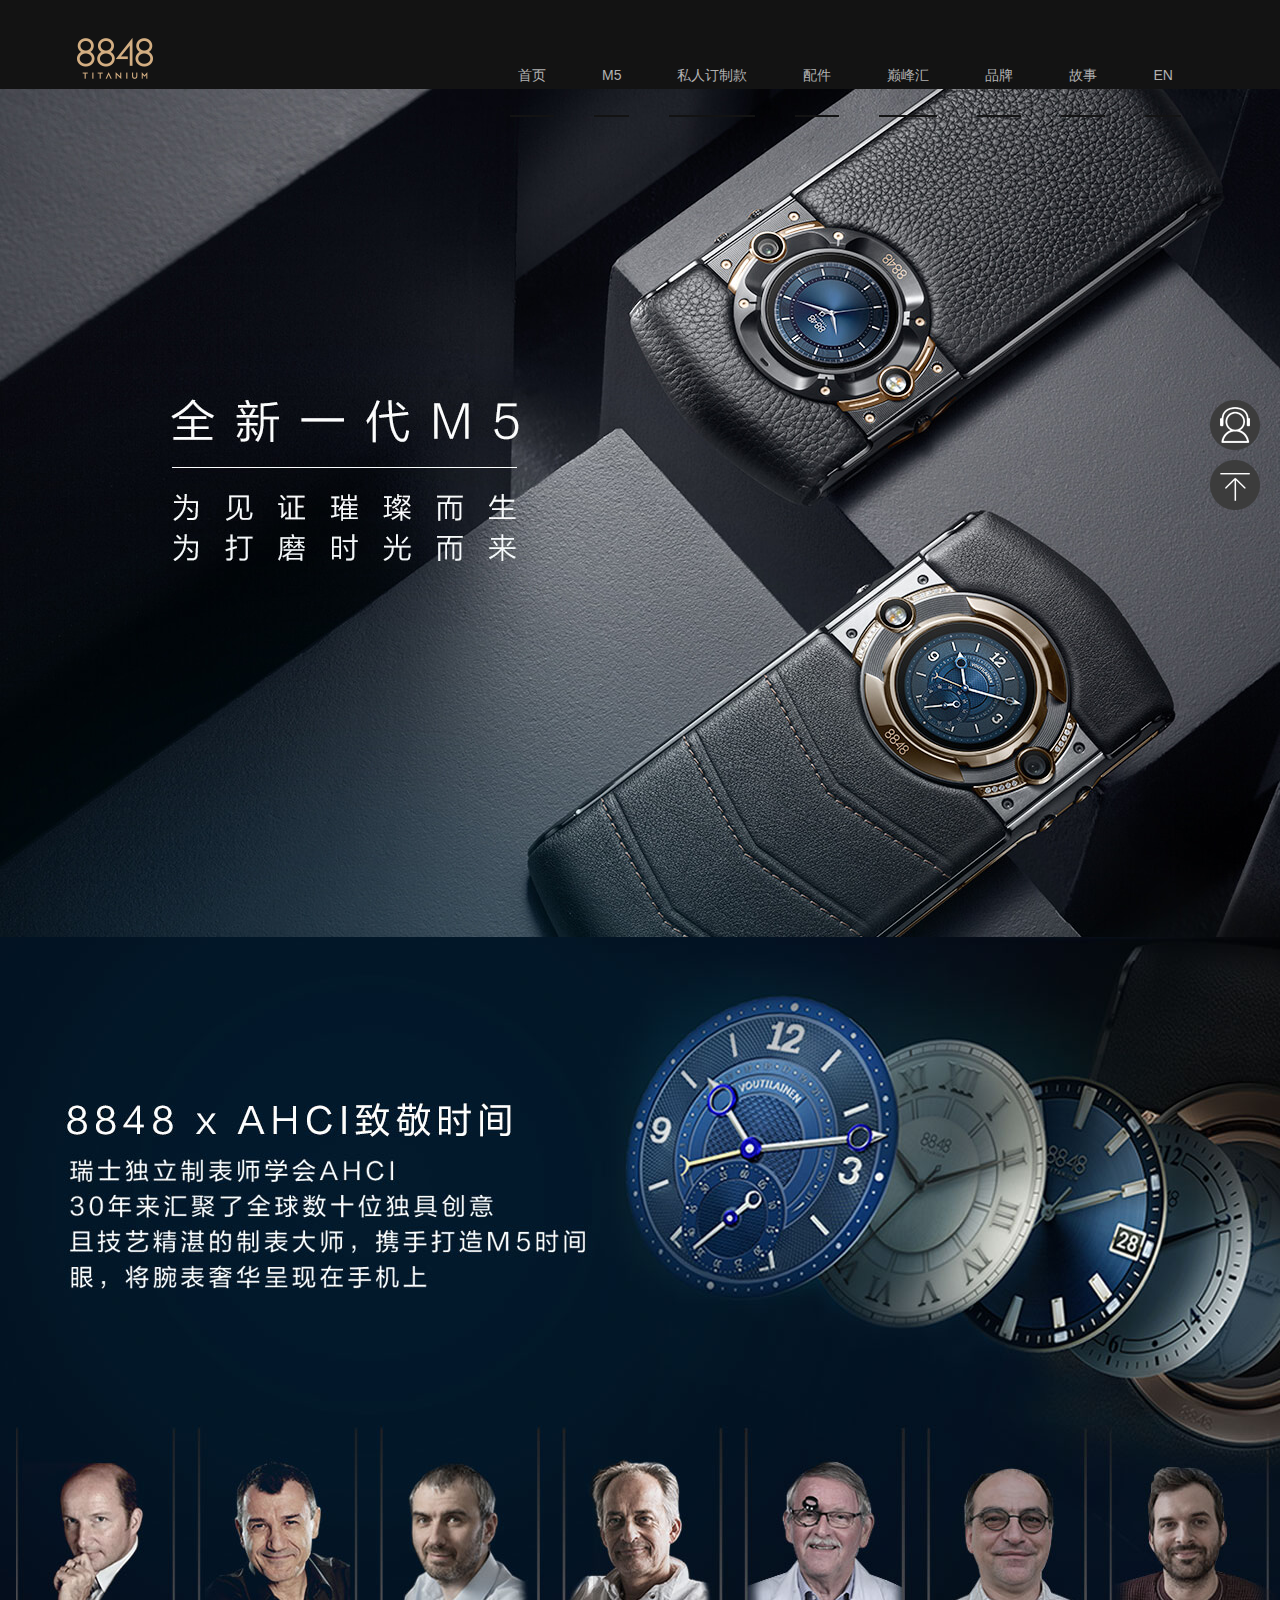
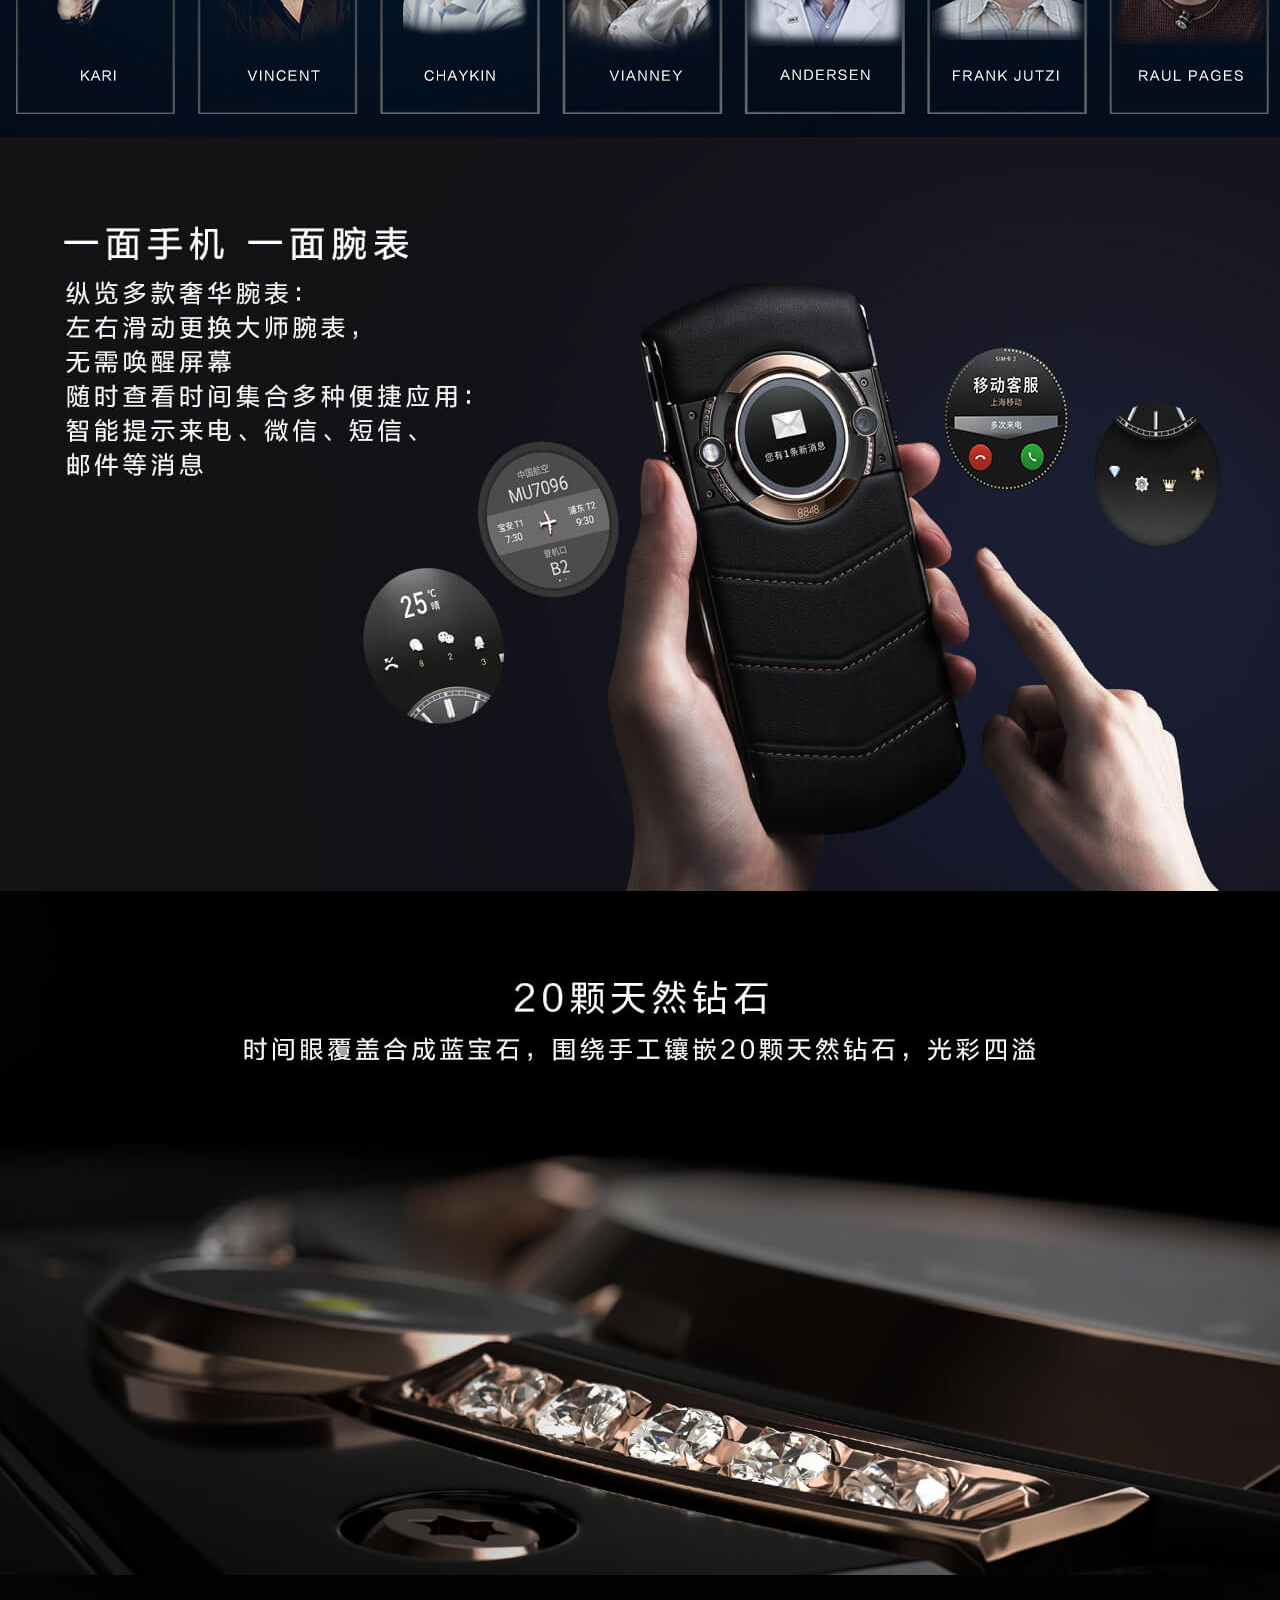
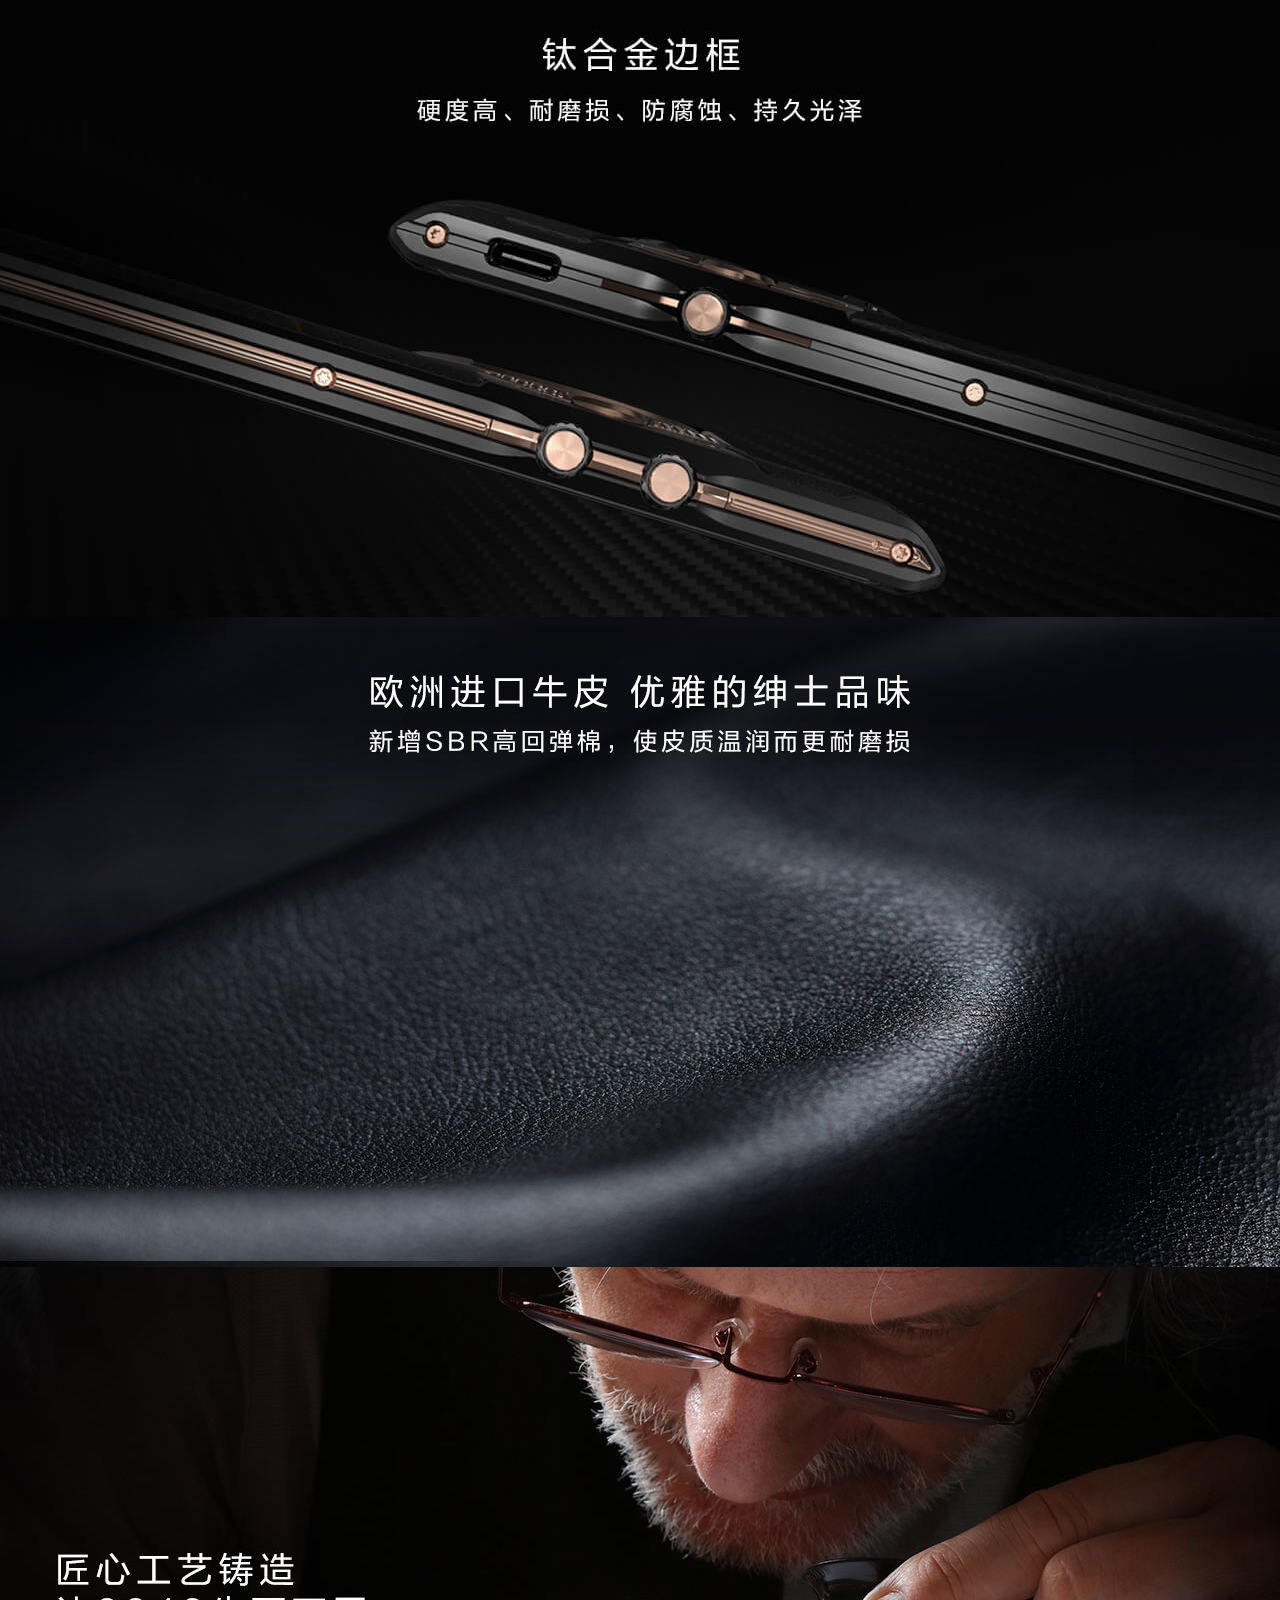
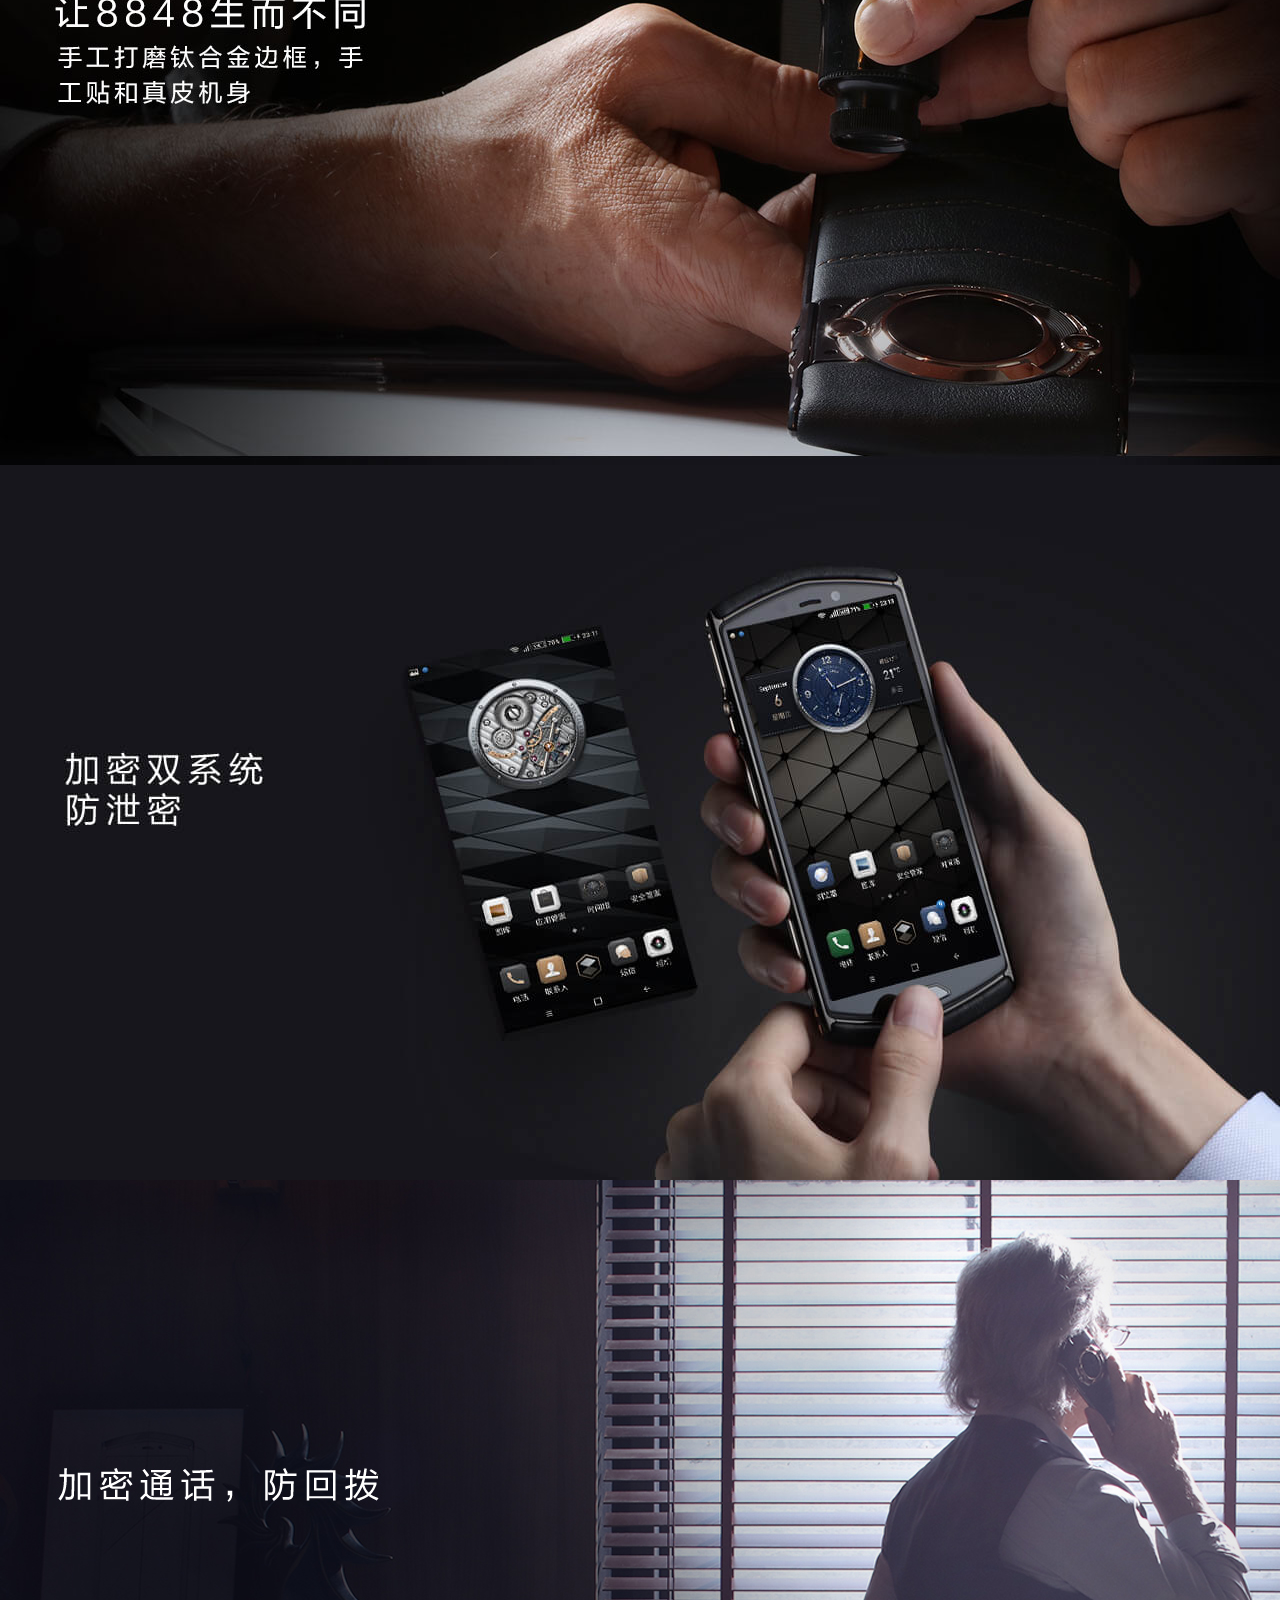
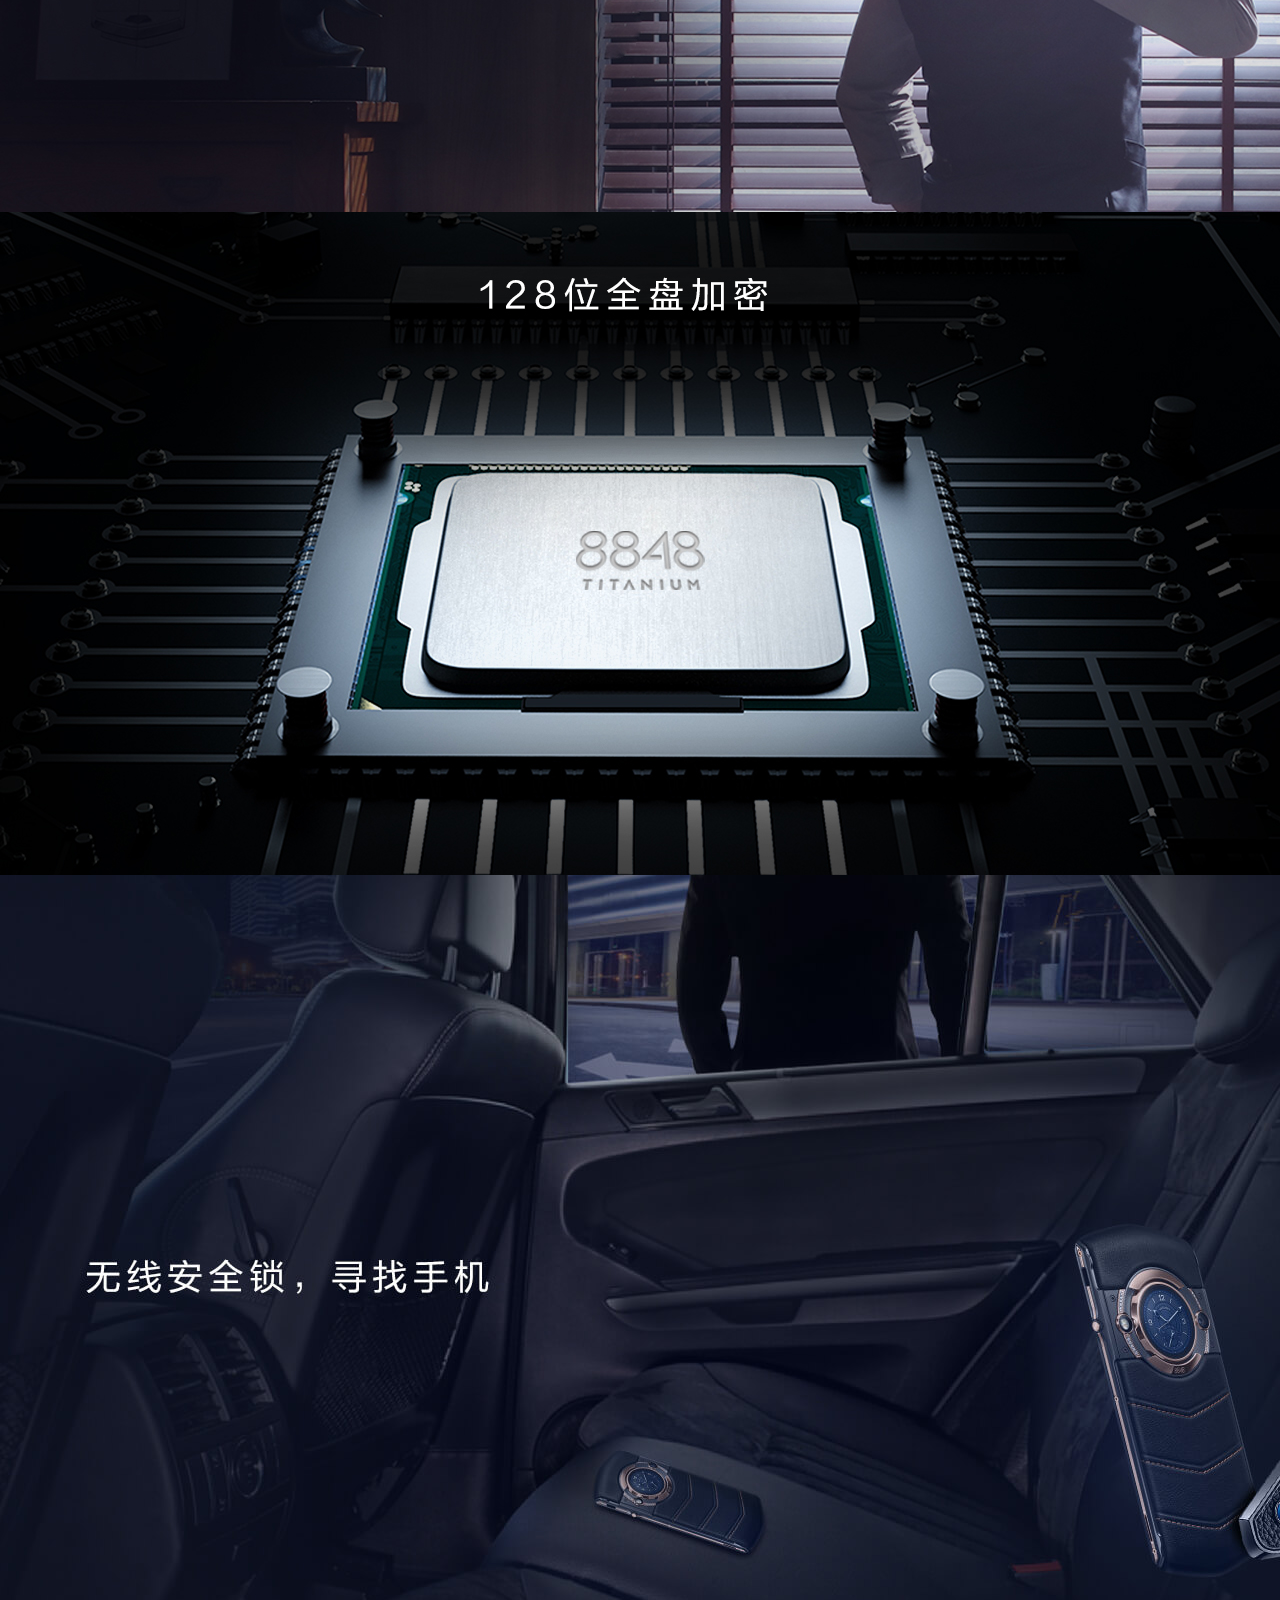
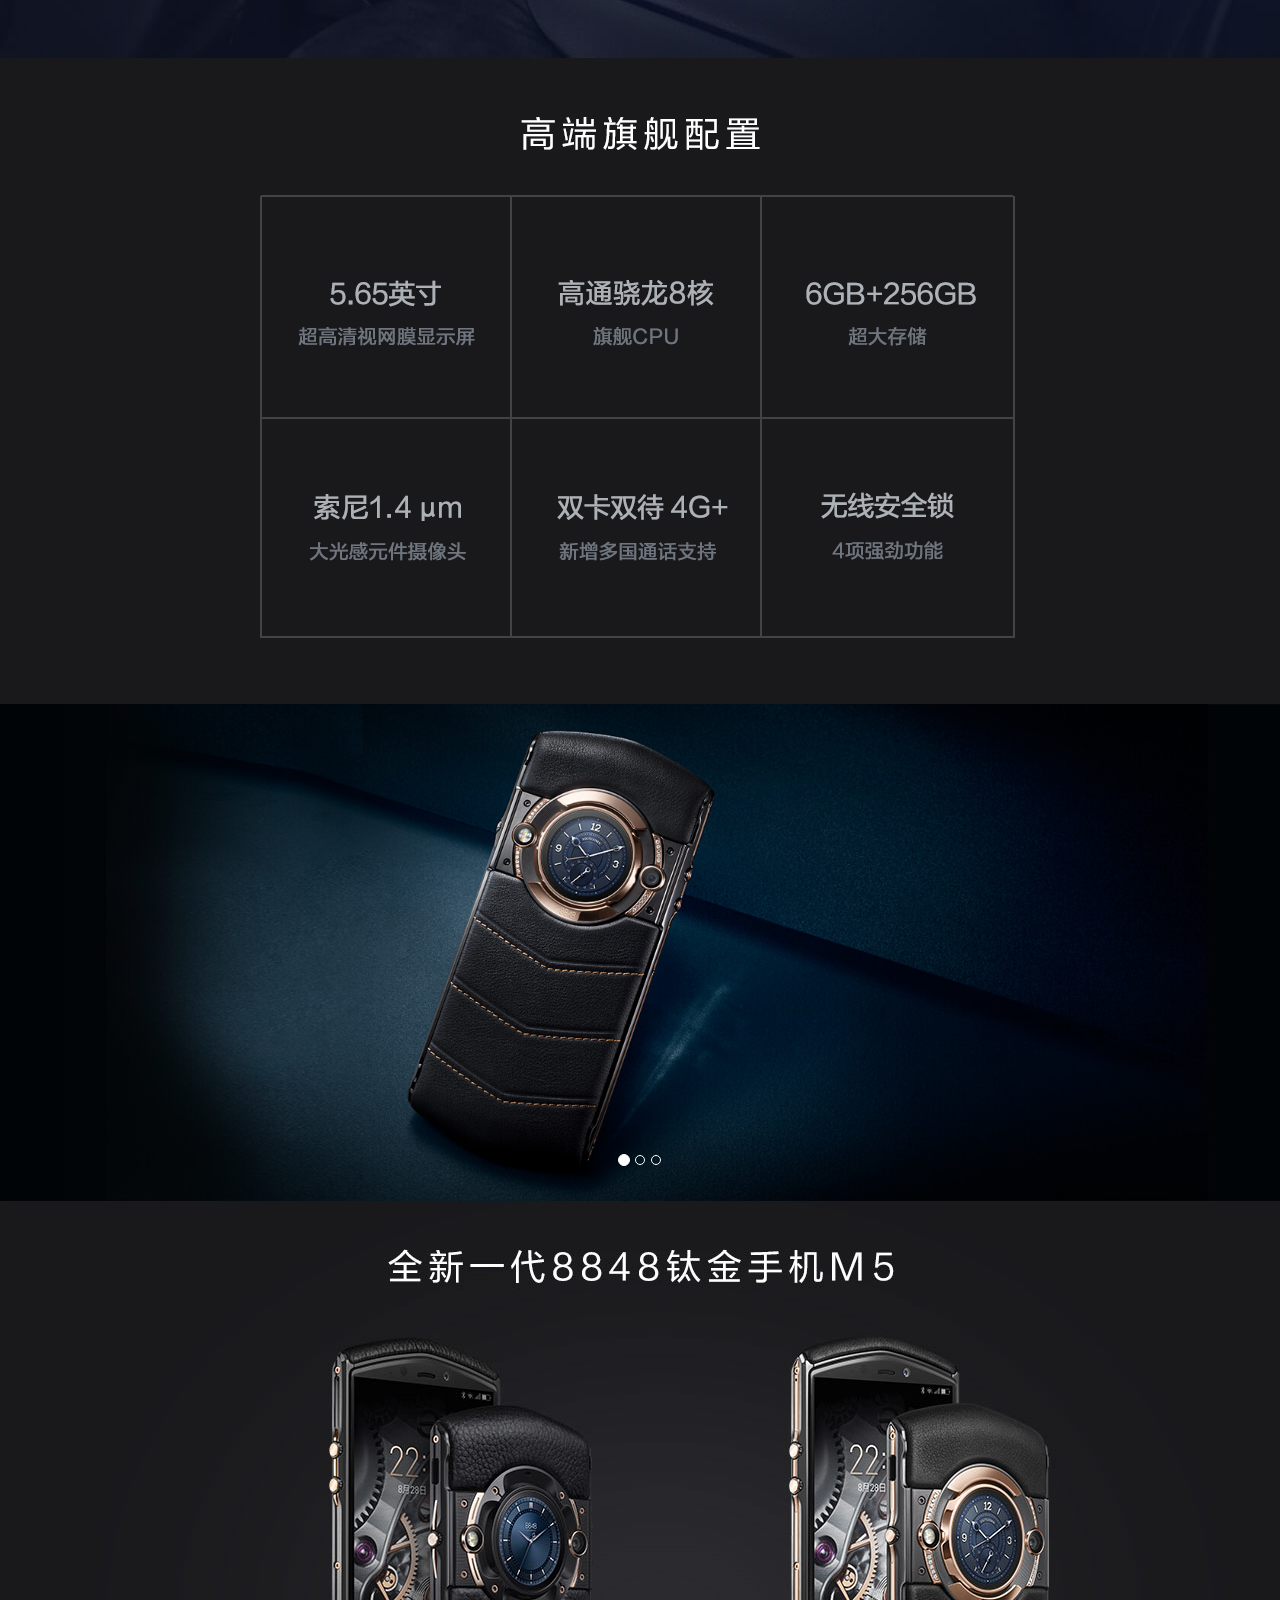
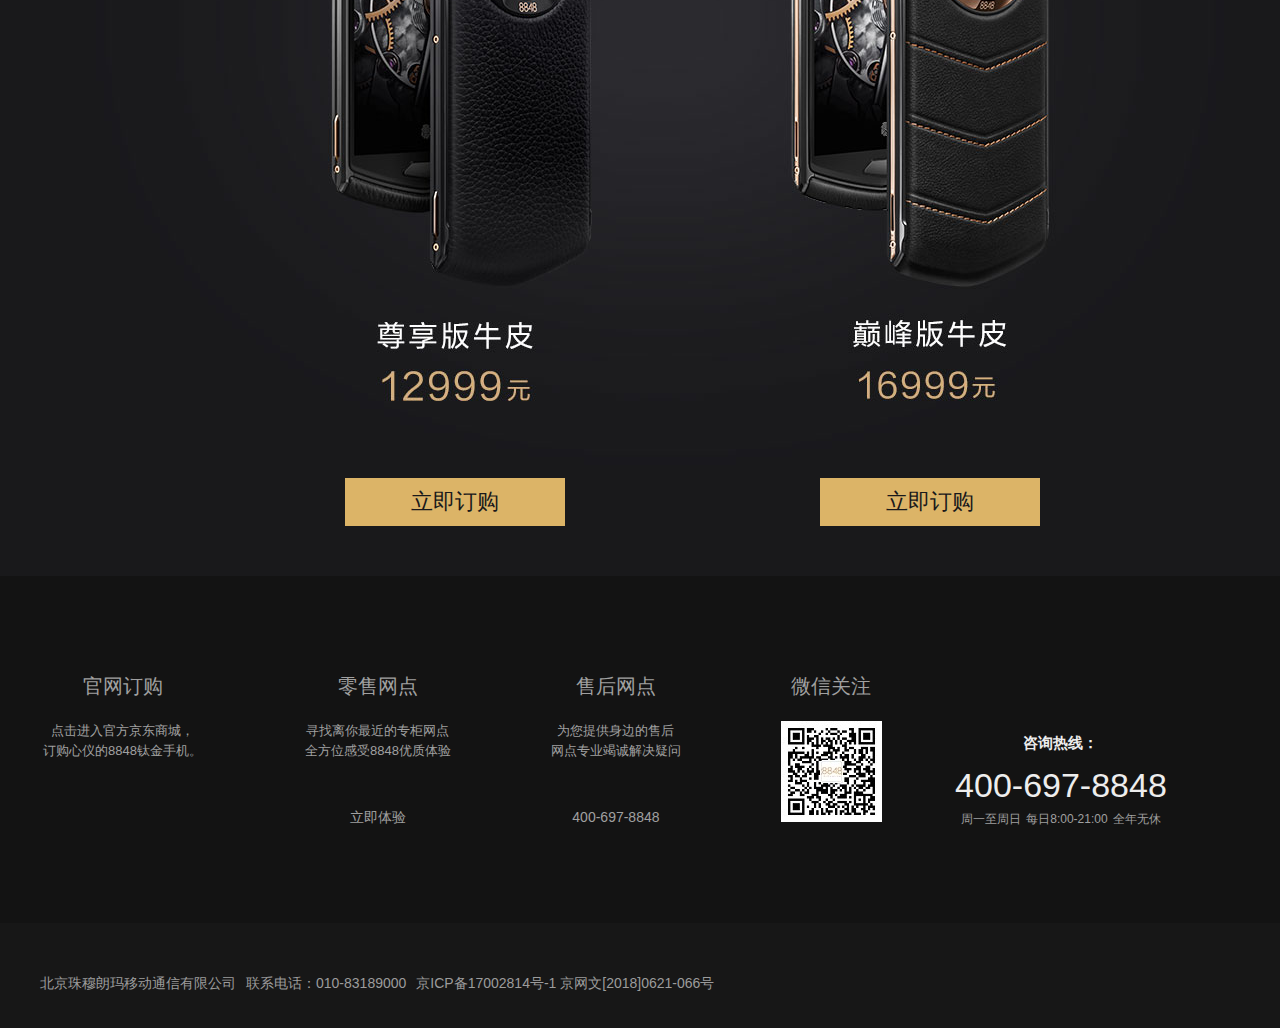
==== commit 18e41d56: "Add files via upload" ====
--- a/8848phone/M5.html
+++ b/8848phone/M5.html
@@ -7,9 +7,11 @@
 		<link rel="shortcut icon" href="img/favicon.jpg" />
 		<link rel="stylesheet" type="text/css" href="css/styleSheet.css" />
 		<link rel="stylesheet" type="text/css" href="css/M5.css"/>
+		<link rel="stylesheet" type="text/css" href="css/bootstrap.min.css"/>
 	</head>
 	<script src="js/jquery-2.1.0.js" type="text/javascript" charset="utf-8"></script>
 	<script src="js/javascript.js" type="text/javascript" charset="utf-8"></script>
+	<script src="js/bootstrap.min.js" type="text/javascript" charset="utf-8"></script>
 
 	<body>
 		<!--导航栏-->
@@ -21,28 +23,28 @@
 				<div class="nav left">
 					<ul class="clearfix">
 						<li>
-							<a href="index.html">首页</a>
+							<a href="index.html"></a>
 						</li>
 						<li>
-							<a href="#">M5</a>
+							<a href="#"></a>
 						</li>
 						<li>
-							<a href="#">私人订制款</a>
+							<a href="私人订制.html"></a>
 						</li>
 						<li>
-							<a href="#">配件</a>
+							<a href="#"></a>
 						</li>
 						<li>
-							<a href="#">巅峰汇</a>
+							<a href="#"></a>
 						</li>
 						<li>
-							<a href="#">品牌</a>
+							<a href="#"></a>
 						</li>
 						<li>
-							<a href="#">故事</a>
+							<a href="ws.html"></a>
 						</li>
 						<li>
-							<a href="#">EN</a>
+							<a href="#"></a>
 						</li>
 					</ul>
 				</div>
@@ -61,31 +63,35 @@
 			<div class="p10"></div>
 			<div class="p11"></div>
 			<div class="p12"></div>
-			<div class="p13">
-				<div class="pic-wrapper" node-type="pic-container">
-					<ul class="clearfix">
-						<li class="picbox active"><img src="img/m5.jpg" width="1680" height="654" /></li>
-						<li class="picbox"><img src="img/2.jpg" width="1680" height="654" /></li>
-						<li class="picbox"><img src="img/3.jpg" width="1680" height="654" /></li>
-						<li class="picbox"><img src="img/4.jpg" width="1680" height="654" /></li>
-						<li class="picbox"><img src="img/5.jpg" width="1680" height="654" /></li>
-						<li class="picbox"><img src="img/6.jpg" width="1680" height="654" /></li>
-					</ul>
-					
-					<div node-type="pic-clear">
-						<a href="javascript:;" class="prev"></a>
-						<a href="javascript:;" class="next"></a>
+			<div id="myCarousel" class="carousel slide" data-interval ="3000">
+				<!-- 轮播（Carousel）指标 -->
+				<ol class="carousel-indicators">
+					<li data-target="#myCarousel" data-slide-to="0" class="active"></li>
+					<li data-target="#myCarousel" data-slide-to="1"></li>
+					<li data-target="#myCarousel" data-slide-to="2"></li>
+				</ol>
+				<!-- 轮播（Carousel）项目 -->
+				<div class="carousel-inner">
+					<div class="item active">
+						<img src="lunbo/4.jpg" alt="First slide">
+					</div>
+					<div class="item">
+						<img src="lunbo/2.jpg" alt="Second slide">
+					</div>
+					<div class="item">
+						<img src="lunbo/3.jpg" alt="Third slide">
 					</div>
 				</div>
-				<div class="pic-nav" node-type="pic-nav">
-					<a href="javascript:void(0);" class="active"></a>
-					<a href="javascript:void(0);"></a>
-					<a href="javascript:void(0);"></a>
-					<a href="javascript:void(0);"></a>
-					<a href="javascript:void(0);"></a>
-					<a href="javascript:void(0);"></a>
-				</div>
-			</div>
+				<!-- 轮播（Carousel）导航 -->
+				<a class="left carousel-control" href="#myCarousel" role="button" data-slide="prev">
+					<span class="glyphicon  aria-hidden="true"></span>
+					<span class="sr-only">Previous</span>
+				</a>
+				<a class="right carousel-control" href="#myCarousel" role="button" data-slide="next">
+					<span class="glyphicon  aria-hidden="true"></span>
+					<span class="sr-only">Next</span>
+				</a>
+			</div> 
 			<div class="p14">
 				<div class="content">
 					<a href="https://item.jd.com/31287664019.html" target="_blank" class="buy-btn supreme">立即订购</a>
--- a/8848phone/css/styleSheet.css
+++ b/8848phone/css/styleSheet.css
@@ -17,10 +17,10 @@
 		font-size: 100%;
 		font: inherit;
 		vertical-align: baseline;
-		text-decoration: none;
+		text-decoration: none!important;
 	}
 	body {
-	    background: #000000;
+	    background: #000000!important;
 	    position: relative;
 	    width: 100%;
 	    height: 100%;
